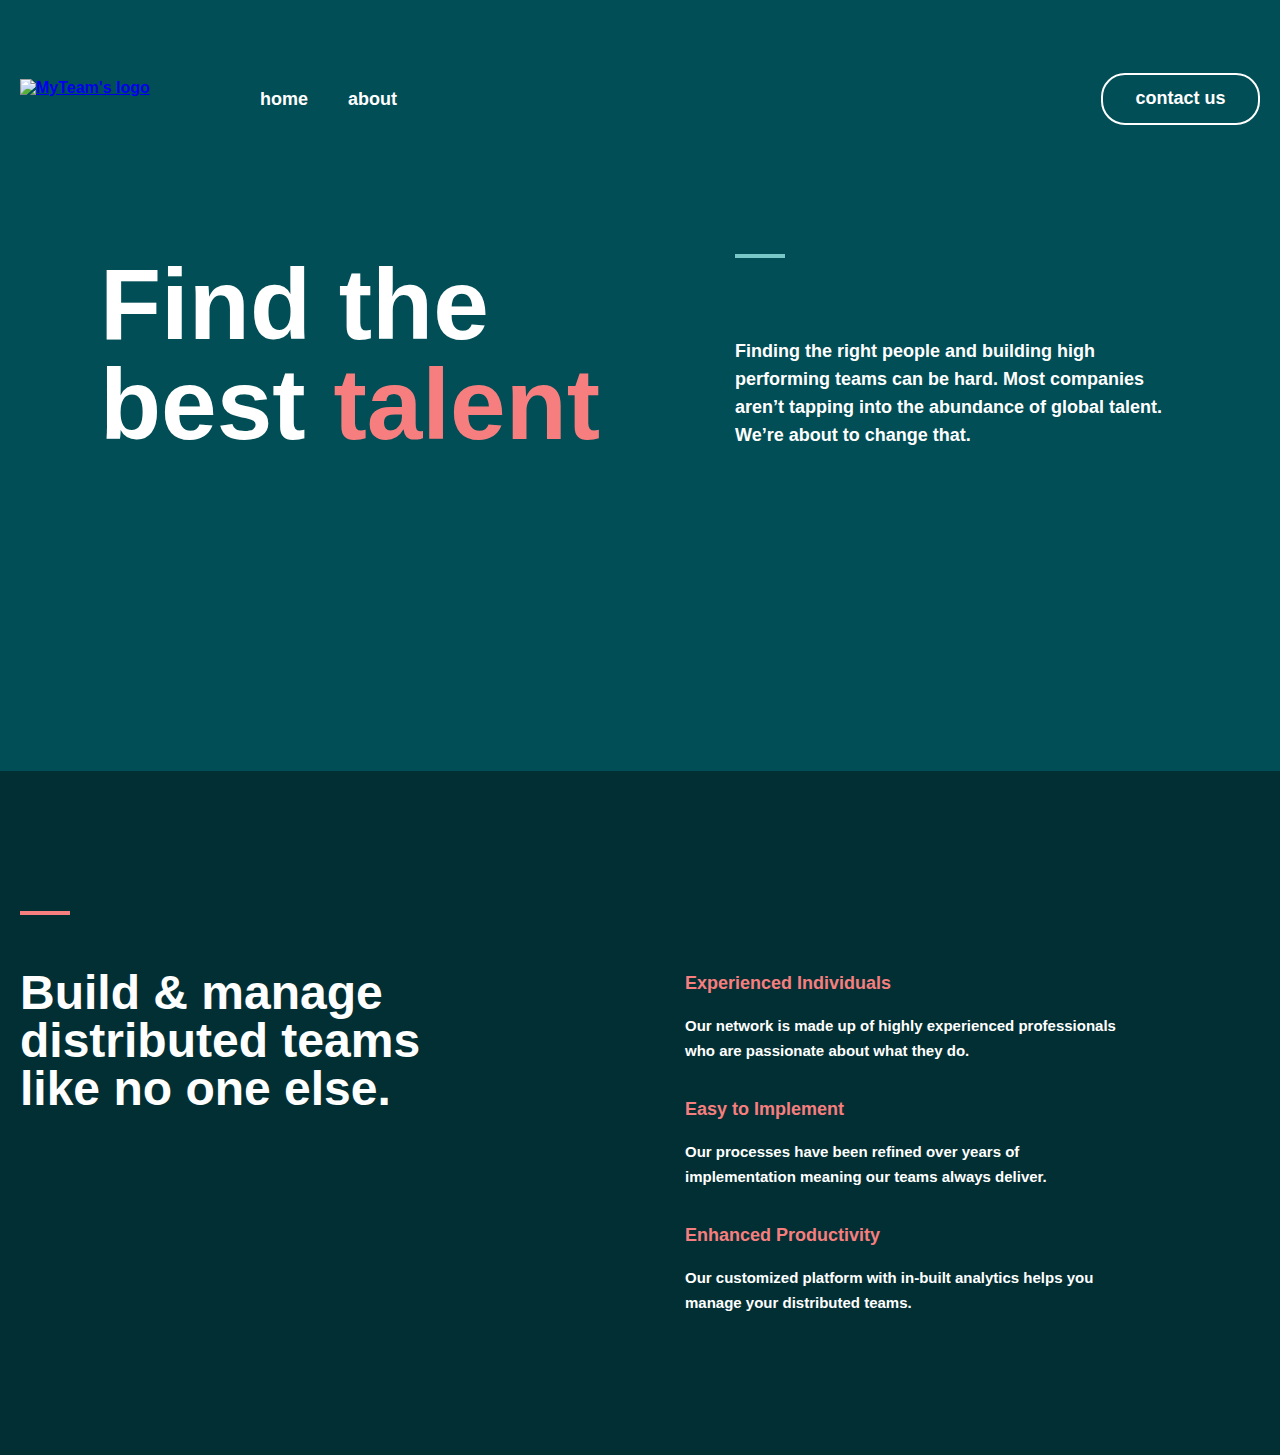
==== index.html @ 6fb270d4 "Services section completed." ====
<!DOCTYPE html>
<html lang="en">
<head>
    <meta charset="UTF-8">
    <meta http-equiv="X-UA-Compatible" content="IE=edge">
    <meta name="viewport" content="width=device-width, initial-scale=1.0">
    <title>MyTeam</title>
    <link rel="stylesheet" href="./css/main.css">
</head>
<body>
    <!-- SITE HEADER  -->
    <header class="site-header">
        <div class="container">
            <div class="site-header__wrapper">
                <a class="logo" href="./index.html">
                    <img class="logo__img" src="./images/svg/logo.svg" alt="MyTeam's logo">
                </a>
                <div class="site-header-inner-wrapper js-header-inner">
                    <button class="site-header__close-btn js-close-btn" type="button"></button>
                    <nav class="site-header__nav">
                        <ul class="site-header__list">
                            <li class="site-header__item">
                                <a class="site-header__link" href="./index.html">
                                    home
                                </a>
                            </li>
                            <li class="site-header__item">
                                <a class="site-header__link" href="#">
                                    about
                                </a>
                            </li>
                        </ul>
                    </nav>
                    <a class="site-header__contact-link" href="#">
                        contact us
                    </a>
                </div>
                <button class="site-header__bar-btn js-bar-btn" type="button"></button>
            </div>
        </div>
    </header>
    <!-- SITE HEADER ENDS  -->
    <!-- SITE MAIN  -->
    <main class="site-main">
        <section class="hero">
            <div class="container">
                <div class="hero__wrapper">
                    <div class="hero__title-wrapper">
                        <h1 class="hero__title" title="Find the best talent">
                            Find the <br> best <span class="hero__title-stage">talent</span>
                        </h1>
                    </div>
                    <div class="hero__desc-wrapper">
                        <p class="hero__desc" title="Finding the right people and building high performing 
                        teams can be hard. Most companies aren’t tapping into the abundance of global talent. 
                        We’re about to change that.">
                            Finding the right people and building high performing teams can be hard. Most companies aren’t 
                            tapping into the abundance of global talent. We’re about to change that.
                        </p>
                    </div>
                </div>
            </div>
        </section>
        <section class="services">
            <div class="container">
                <div class="services__wrapper">
                    <div class="services__details-wrapper">
                        <h2 class="services__title" title="Build & manage distributed teams like no one else.">
                            Build & manage distributed teams like no one else.
                        </h2>
                    </div>
                    <ul class="services__list">
                        <li class="services__item">
                            <div class="services__item-wrapper">
                                <h3 class="services__item-title" title="Experienced Individuals">
                                    Experienced Individuals
                                </h3>
                                <p class="services__item-desc" title="Our network is made up of highly experienced professionals who are passionate about what they do.">
                                    Our network is made up of highly experienced professionals who are passionate about what they do.
                                </p>
                            </div>
                        </li>
                        <li class="services__item">
                            <div class="services__item-wrapper">
                                <h3 class="services__item-title" title="Easy to Implement">
                                    Easy to Implement
                                </h3>
                                <p class="services__item-desc" title="Our processes have been refined over years of implementation meaning our teams always deliver.">
                                    Our processes have been refined over years of implementation meaning our teams always deliver.
                                </p>
                            </div>
                        </li>
                        <li class="services__item">
                            <div class="services__item-wrapper">
                                <h3 class="services__item-title" title="Enhanced Productivity">
                                    Enhanced Productivity
                                </h3>
                                <p class="services__item-desc" title="Our customized platform with in-built analytics helps you manage your distributed teams.">
                                    Our customized platform with in-built analytics helps you manage your distributed teams.
                                </p>
                            </div>
                        </li>
                    </ul>
                </div>
            </div>
        </section>
    </main>
    <!-- SITE MAIN ENDS  -->
    <!-- SITE FOOTER  -->
    <footer class="site-footer">

    </footer>
    <!-- SITE FOOTER ENDS -->
    <script src="./js/app.js"></script>
</body>
</html>
---- css/main.css ----
/*! normalize.css v8.0.1 | MIT License | github.com/necolas/normalize.css */
/* Document
   ========================================================================== */
/**
 * 1. Correct the line height in all browsers.
 * 2. Prevent adjustments of font size after orientation changes in iOS.
 */
html {
  line-height: 1.15; /* 1 */
  -webkit-text-size-adjust: 100%; /* 2 */
}

/* Sections
   ========================================================================== */
/**
 * Remove the margin in all browsers.
 */
body {
  margin: 0;
}

/**
 * Render the `main` element consistently in IE.
 */
main {
  display: block;
}

/**
 * Correct the font size and margin on `h1` elements within `section` and
 * `article` contexts in Chrome, Firefox, and Safari.
 */
h1 {
  font-size: 2em;
  margin: 0.67em 0;
}

/* Grouping content
   ========================================================================== */
/**
 * 1. Add the correct box sizing in Firefox.
 * 2. Show the overflow in Edge and IE.
 */
hr {
  -webkit-box-sizing: content-box;
          box-sizing: content-box; /* 1 */
  height: 0; /* 1 */
  overflow: visible; /* 2 */
}

/**
 * 1. Correct the inheritance and scaling of font size in all browsers.
 * 2. Correct the odd `em` font sizing in all browsers.
 */
pre {
  font-family: monospace, monospace; /* 1 */
  font-size: 1em; /* 2 */
}

/* Text-level semantics
   ========================================================================== */
/**
 * Remove the gray background on active links in IE 10.
 */
a {
  background-color: transparent;
}

/**
 * 1. Remove the bottom border in Chrome 57-
 * 2. Add the correct text decoration in Chrome, Edge, IE, Opera, and Safari.
 */
abbr[title] {
  border-bottom: none; /* 1 */
  text-decoration: underline; /* 2 */
  -webkit-text-decoration: underline dotted;
          text-decoration: underline dotted; /* 2 */
}

/**
 * Add the correct font weight in Chrome, Edge, and Safari.
 */
b,
strong {
  font-weight: bolder;
}

/**
 * 1. Correct the inheritance and scaling of font size in all browsers.
 * 2. Correct the odd `em` font sizing in all browsers.
 */
code,
kbd,
samp {
  font-family: monospace, monospace; /* 1 */
  font-size: 1em; /* 2 */
}

/**
 * Add the correct font size in all browsers.
 */
small {
  font-size: 80%;
}

/**
 * Prevent `sub` and `sup` elements from affecting the line height in
 * all browsers.
 */
sub,
sup {
  font-size: 75%;
  line-height: 0;
  position: relative;
  vertical-align: baseline;
}

sub {
  bottom: -0.25em;
}

sup {
  top: -0.5em;
}

/* Embedded content
   ========================================================================== */
/**
 * Remove the border on images inside links in IE 10.
 */
img {
  border-style: none;
}

/* Forms
   ========================================================================== */
/**
 * 1. Change the font styles in all browsers.
 * 2. Remove the margin in Firefox and Safari.
 */
button,
input,
optgroup,
select,
textarea {
  font-family: inherit; /* 1 */
  font-size: 100%; /* 1 */
  line-height: 1.15; /* 1 */
  margin: 0; /* 2 */
}

/**
 * Show the overflow in IE.
 * 1. Show the overflow in Edge.
 */
button,
input { /* 1 */
  overflow: visible;
}

/**
 * Remove the inheritance of text transform in Edge, Firefox, and IE.
 * 1. Remove the inheritance of text transform in Firefox.
 */
button,
select { /* 1 */
  text-transform: none;
}

/**
 * Correct the inability to style clickable types in iOS and Safari.
 */
button,
[type=button],
[type=reset],
[type=submit] {
  -webkit-appearance: button;
}

/**
 * Remove the inner border and padding in Firefox.
 */
button::-moz-focus-inner,
[type=button]::-moz-focus-inner,
[type=reset]::-moz-focus-inner,
[type=submit]::-moz-focus-inner {
  border-style: none;
  padding: 0;
}

/**
 * Restore the focus styles unset by the previous rule.
 */
button:-moz-focusring,
[type=button]:-moz-focusring,
[type=reset]:-moz-focusring,
[type=submit]:-moz-focusring {
  outline: 1px dotted ButtonText;
}

/**
 * Correct the padding in Firefox.
 */
fieldset {
  padding: 0.35em 0.75em 0.625em;
}

/**
 * 1. Correct the text wrapping in Edge and IE.
 * 2. Correct the color inheritance from `fieldset` elements in IE.
 * 3. Remove the padding so developers are not caught out when they zero out
 *    `fieldset` elements in all browsers.
 */
legend {
  -webkit-box-sizing: border-box;
          box-sizing: border-box; /* 1 */
  color: inherit; /* 2 */
  display: table; /* 1 */
  max-width: 100%; /* 1 */
  padding: 0; /* 3 */
  white-space: normal; /* 1 */
}

/**
 * Add the correct vertical alignment in Chrome, Firefox, and Opera.
 */
progress {
  vertical-align: baseline;
}

/**
 * Remove the default vertical scrollbar in IE 10+.
 */
textarea {
  overflow: auto;
}

/**
 * 1. Add the correct box sizing in IE 10.
 * 2. Remove the padding in IE 10.
 */
[type=checkbox],
[type=radio] {
  -webkit-box-sizing: border-box;
          box-sizing: border-box; /* 1 */
  padding: 0; /* 2 */
}

/**
 * Correct the cursor style of increment and decrement buttons in Chrome.
 */
[type=number]::-webkit-inner-spin-button,
[type=number]::-webkit-outer-spin-button {
  height: auto;
}

/**
 * 1. Correct the odd appearance in Chrome and Safari.
 * 2. Correct the outline style in Safari.
 */
[type=search] {
  -webkit-appearance: textfield; /* 1 */
  outline-offset: -2px; /* 2 */
}

/**
 * Remove the inner padding in Chrome and Safari on macOS.
 */
[type=search]::-webkit-search-decoration {
  -webkit-appearance: none;
}

/**
 * 1. Correct the inability to style clickable types in iOS and Safari.
 * 2. Change font properties to `inherit` in Safari.
 */
::-webkit-file-upload-button {
  -webkit-appearance: button; /* 1 */
  font: inherit; /* 2 */
}

/* Interactive
   ========================================================================== */
/*
 * Add the correct display in Edge, IE 10+, and Firefox.
 */
details {
  display: block;
}

/*
 * Add the correct display in all browsers.
 */
summary {
  display: list-item;
}

/* Misc
   ========================================================================== */
/**
 * Add the correct display in IE 10+.
 */
template {
  display: none;
}

/**
 * Add the correct display in IE 10.
 */
[hidden] {
  display: none;
}

/*Main font family */
@font-face {
  font-family: "Livvic";
  font-weight: 400;
  font-display: swap;
  src: url("../fonts/regular.woff2") format("woff2"), url("../fonts/regular.woff") format("woff");
}
@font-face {
  font-family: "Livvic";
  font-weight: 500;
  font-style: italic;
  font-display: swap;
  src: url("../fonts/medium_italic.woff2") format("woff2"), url("../fonts/medium_italic.woff") format("woff");
}
@font-face {
  font-family: "Livvic";
  font-weight: 600;
  font-display: swap;
  src: url("../fonts/semibold.woff2") format("woff2"), url("../fonts/semibold.woff") format("woff");
}
@font-face {
  font-family: "Livvic";
  font-weight: 700;
  font-display: swap;
  src: url("../fonts/bold.woff2") format("woff2"), url("../fonts/bold.woff") format("woff");
}
:root {
  --main-midnight-green-color: #014e56;
  --main-light-coral-color: #f67e7e;
  --main-rapture-blue-color: #79c8c7;
  --main-police-blue-color: #2c6269;
  --main-deep-jungle-green-color: #004047;
  --main-sacramento-green-color: #012f34;
  --main-dark-green-color: #002529;
  --main-white-color: #fff;
  --main-black-color: #000;
}

/*Html value for sticky footer*/
html {
  height: 100%;
  margin: 0;
}

/*Box element property*/
*,
*::before,
*::after {
  -webkit-box-sizing: border-box;
          box-sizing: border-box;
  scroll-behavior: smooth;
}

/*Defauly body properties*/
body {
  display: -webkit-box;
  display: -ms-flexbox;
  display: flex;
  height: 100%;
  -webkit-box-orient: vertical;
  -webkit-box-direction: normal;
      -ms-flex-direction: column;
          flex-direction: column;
  margin: 0;
  font-family: "Livvic", Arial, sans-serif;
  font-weight: 600;
  background-color: var(--main-midnight-green-color);
  overflow-x: hidden;
}

/*Default image properties*/
img {
  display: block;
  height: auto;
}

.site-main {
  -webkit-box-flex: 1;
      -ms-flex-positive: 1;
          flex-grow: 1;
}

/*Visually hidden class */
.visually-hidden {
  position: absolute;
  width: 1px;
  height: 1px;
  margin: -1px;
  padding: 0;
  overflow: hidden;
  border: none;
}

/*Platform container */
.container {
  max-width: 1280px;
  width: 100%;
  margin: 0 auto;
  padding: 0 20px;
}

.site-header__link {
  -webkit-transition: color 0.4s ease;
  transition: color 0.4s ease;
}
.site-header__link:hover {
  color: var(--main-light-coral-color);
}

.site-header__contact-link {
  -webkit-transition: background-color 0.4s ease, color 0.4s ease;
  transition: background-color 0.4s ease, color 0.4s ease;
}
.site-header__contact-link:hover {
  background-color: var(--main-white-color);
  color: var(--main-black-color);
}

@media only screen and (max-width: 355px) {
  .container {
    padding: 0 18px;
  }
  .site-header {
    padding-top: 48px;
    padding-bottom: 80px;
  }
  .site-header__wrapper {
    display: -webkit-box;
    display: -ms-flexbox;
    display: flex;
    -webkit-box-orient: horizontal;
    -webkit-box-direction: normal;
        -ms-flex-direction: row;
            flex-direction: row;
    -webkit-box-align: center;
        -ms-flex-align: center;
            align-items: center;
    -webkit-box-pack: justify;
        -ms-flex-pack: justify;
            justify-content: space-between;
  }
  .logo__img {
    width: 128px;
    height: 32px;
  }
  .site-header__bar-btn {
    width: 20px;
    height: 17px;
    padding: 0;
    background: url("../images/svg/bar.svg") no-repeat center;
    background-size: 20px 17px;
    border: none;
    background-color: transparent;
    cursor: pointer;
  }
  .site-header-inner-wrapper {
    position: absolute;
    top: 0;
    right: -150vw;
    display: -webkit-box;
    display: -ms-flexbox;
    display: flex;
    -webkit-box-orient: vertical;
    -webkit-box-direction: normal;
        -ms-flex-direction: column;
            flex-direction: column;
    -webkit-box-align: start;
        -ms-flex-align: start;
            align-items: start;
    -webkit-box-pack: start;
        -ms-flex-pack: start;
            justify-content: start;
    max-width: 255px;
    width: 100%;
    min-height: 100vh;
    padding: 56px 25px 0 48px;
    background: var(--main-police-blue-color) url("../images/svg/tabletbg.svg") no-repeat calc(50% + 130px) bottom;
    -webkit-transition: right 0.4s ease;
    transition: right 0.4s ease;
  }
  .site-header__close-btn {
    -ms-flex-item-align: end;
        align-self: flex-end;
    width: 18px;
    height: 17px;
    margin-bottom: 39px;
    padding: 0;
    background: url("../images/svg/close.svg") no-repeat center;
    background-size: 18px 17px;
    border: none;
    background-color: transparent;
    cursor: pointer;
  }
  .site-header__nav {
    margin-bottom: 36px;
  }
  .site-header__list {
    display: -webkit-box;
    display: -ms-flexbox;
    display: flex;
    -webkit-box-orient: vertical;
    -webkit-box-direction: normal;
        -ms-flex-direction: column;
            flex-direction: column;
    -webkit-box-align: start;
        -ms-flex-align: start;
            align-items: start;
    -webkit-box-pack: center;
        -ms-flex-pack: center;
            justify-content: center;
    margin-top: 0;
    margin-bottom: 0;
    padding-left: 0;
    list-style: none;
  }
  .site-header__item:not(:last-child) {
    margin-bottom: 24px;
  }
  .site-header__link {
    font-family: inherit;
    font-weight: inherit;
    font-size: 18px;
    line-height: 28px;
    text-align: start;
    color: var(--main-white-color);
    text-decoration: none;
  }
  .site-header__contact-link {
    min-width: 159px;
    padding: 9px 9px 11px;
    font-family: inherit;
    font-weight: inherit;
    font-size: 18px;
    line-height: 28px;
    text-align: center;
    color: var(--main-white-color);
    border-radius: 24px;
    border: 2px solid var(--main-white-color);
    text-decoration: none;
  }
  .move-nav {
    right: 0;
  }
}
@media only screen and (min-width: 355px) and (max-width: 500px) {
  .container {
    padding: 0 24px;
  }
  .site-header {
    padding-top: 48px;
    padding-bottom: 80px;
  }
  .site-header__wrapper {
    display: -webkit-box;
    display: -ms-flexbox;
    display: flex;
    -webkit-box-orient: horizontal;
    -webkit-box-direction: normal;
        -ms-flex-direction: row;
            flex-direction: row;
    -webkit-box-align: center;
        -ms-flex-align: center;
            align-items: center;
    -webkit-box-pack: justify;
        -ms-flex-pack: justify;
            justify-content: space-between;
  }
  .logo__img {
    width: 128px;
    height: 32px;
  }
  .site-header__bar-btn {
    width: 20px;
    height: 17px;
    padding: 0;
    background: url("../images/svg/bar.svg") no-repeat center;
    background-size: 20px 17px;
    border: none;
    background-color: transparent;
    cursor: pointer;
  }
  .site-header-inner-wrapper {
    position: absolute;
    top: 0;
    right: -100vw;
    display: -webkit-box;
    display: -ms-flexbox;
    display: flex;
    -webkit-box-orient: vertical;
    -webkit-box-direction: normal;
        -ms-flex-direction: column;
            flex-direction: column;
    -webkit-box-align: start;
        -ms-flex-align: start;
            align-items: start;
    -webkit-box-pack: start;
        -ms-flex-pack: start;
            justify-content: start;
    max-width: 255px;
    width: 100%;
    min-height: 100vh;
    padding: 56px 25px 0 48px;
    background: var(--main-police-blue-color) url("../images/svg/tabletbg.svg") no-repeat calc(50% + 130px) bottom;
    -webkit-transition: right 0.4s ease;
    transition: right 0.4s ease;
  }
  .site-header__close-btn {
    -ms-flex-item-align: end;
        align-self: flex-end;
    width: 18px;
    height: 17px;
    margin-bottom: 39px;
    padding: 0;
    background: url("../images/svg/close.svg") no-repeat center;
    background-size: 18px 17px;
    border: none;
    background-color: transparent;
    cursor: pointer;
  }
  .site-header__nav {
    margin-bottom: 36px;
  }
  .site-header__list {
    display: -webkit-box;
    display: -ms-flexbox;
    display: flex;
    -webkit-box-orient: vertical;
    -webkit-box-direction: normal;
        -ms-flex-direction: column;
            flex-direction: column;
    -webkit-box-align: start;
        -ms-flex-align: start;
            align-items: start;
    -webkit-box-pack: center;
        -ms-flex-pack: center;
            justify-content: center;
    margin-top: 0;
    margin-bottom: 0;
    padding-left: 0;
    list-style: none;
  }
  .site-header__item:not(:last-child) {
    margin-bottom: 24px;
  }
  .site-header__link {
    font-family: inherit;
    font-weight: inherit;
    font-size: 18px;
    line-height: 28px;
    text-align: start;
    color: var(--main-white-color);
    text-decoration: none;
  }
  .site-header__contact-link {
    min-width: 159px;
    padding: 9px 9px 11px;
    font-family: inherit;
    font-weight: inherit;
    font-size: 18px;
    line-height: 28px;
    text-align: center;
    color: var(--main-white-color);
    border-radius: 24px;
    border: 2px solid var(--main-white-color);
    text-decoration: none;
  }
  .move-nav {
    right: 0;
  }
}
@media only screen and (min-width: 500px) and (max-width: 1024px) {
  .site-header {
    padding-top: 64px;
    padding-bottom: 112px;
  }
  .site-header__wrapper {
    display: -webkit-box;
    display: -ms-flexbox;
    display: flex;
    -webkit-box-orient: horizontal;
    -webkit-box-direction: normal;
        -ms-flex-direction: row;
            flex-direction: row;
    -webkit-box-align: center;
        -ms-flex-align: center;
            align-items: center;
    -webkit-box-pack: start;
        -ms-flex-pack: start;
            justify-content: start;
  }
  .logo {
    margin-right: 48px;
  }
  .logo__img {
    width: 128px;
    height: 32px;
  }
  .site-header__bar-btn {
    display: none;
  }
  .site-header-inner-wrapper {
    display: -webkit-box;
    display: -ms-flexbox;
    display: flex;
    -webkit-box-orient: horizontal;
    -webkit-box-direction: normal;
        -ms-flex-direction: row;
            flex-direction: row;
    -webkit-box-align: center;
        -ms-flex-align: center;
            align-items: center;
    -webkit-box-pack: justify;
        -ms-flex-pack: justify;
            justify-content: space-between;
    width: 100%;
  }
  .site-header__close-btn {
    display: none;
  }
  .site-header__list {
    display: -webkit-box;
    display: -ms-flexbox;
    display: flex;
    -webkit-box-orient: horizontal;
    -webkit-box-direction: normal;
        -ms-flex-direction: row;
            flex-direction: row;
    -webkit-box-align: center;
        -ms-flex-align: center;
            align-items: center;
    -webkit-box-pack: start;
        -ms-flex-pack: start;
            justify-content: start;
    margin-top: 0;
    margin-bottom: 0;
    padding-left: 0;
    list-style: none;
  }
  .site-header__item:not(:last-child) {
    margin-right: 40px;
  }
  .site-header__link {
    font-family: inherit;
    font-weight: inherit;
    font-size: 18px;
    line-height: 28px;
    text-align: start;
    color: var(--main-white-color);
    text-decoration: none;
  }
  .site-header__contact-link {
    min-width: 159px;
    padding: 9px 9px 11px;
    font-family: inherit;
    font-weight: inherit;
    font-size: 18px;
    line-height: 28px;
    text-align: center;
    color: var(--main-white-color);
    border-radius: 24px;
    border: 2px solid var(--main-white-color);
    text-decoration: none;
  }
  .move-nav {
    right: 0;
  }
}
@media only screen and (min-width: 1024px) {
  .site-header {
    padding-top: 73px;
    padding-bottom: 129px;
  }
  .site-header__wrapper {
    display: -webkit-box;
    display: -ms-flexbox;
    display: flex;
    -webkit-box-orient: horizontal;
    -webkit-box-direction: normal;
        -ms-flex-direction: row;
            flex-direction: row;
    -webkit-box-align: center;
        -ms-flex-align: center;
            align-items: center;
    -webkit-box-pack: start;
        -ms-flex-pack: start;
            justify-content: start;
  }
  .logo {
    margin-right: 80px;
  }
  .logo__img {
    width: 160px;
    height: 40px;
  }
  .site-header__bar-btn {
    display: none;
  }
  .site-header-inner-wrapper {
    display: -webkit-box;
    display: -ms-flexbox;
    display: flex;
    -webkit-box-orient: horizontal;
    -webkit-box-direction: normal;
        -ms-flex-direction: row;
            flex-direction: row;
    -webkit-box-align: center;
        -ms-flex-align: center;
            align-items: center;
    -webkit-box-pack: justify;
        -ms-flex-pack: justify;
            justify-content: space-between;
    width: 100%;
  }
  .site-header__close-btn {
    display: none;
  }
  .site-header__list {
    display: -webkit-box;
    display: -ms-flexbox;
    display: flex;
    -webkit-box-orient: horizontal;
    -webkit-box-direction: normal;
        -ms-flex-direction: row;
            flex-direction: row;
    -webkit-box-align: center;
        -ms-flex-align: center;
            align-items: center;
    -webkit-box-pack: start;
        -ms-flex-pack: start;
            justify-content: start;
    margin-top: 0;
    margin-bottom: 0;
    padding-left: 0;
    list-style: none;
  }
  .site-header__item:not(:last-child) {
    margin-right: 40px;
  }
  .site-header__link {
    font-family: inherit;
    font-weight: inherit;
    font-size: 18px;
    line-height: 28px;
    text-align: start;
    color: var(--main-white-color);
    text-decoration: none;
  }
  .site-header__contact-link {
    min-width: 159px;
    padding: 9px 9px 11px;
    font-family: inherit;
    font-weight: inherit;
    font-size: 18px;
    line-height: 28px;
    text-align: center;
    color: var(--main-white-color);
    border-radius: 24px;
    border: 2px solid var(--main-white-color);
    text-decoration: none;
  }
  .move-nav {
    right: 0;
  }
}
@media only screen and (max-width: 355px) {
  .hero {
    padding-bottom: 197px;
    background: url("../images/svg/herorightbg.svg") no-repeat calc(50% + 19px) calc(50% + 205px);
  }
  .hero__wrapper {
    display: -webkit-box;
    display: -ms-flexbox;
    display: flex;
    -webkit-box-orient: vertical;
    -webkit-box-direction: normal;
        -ms-flex-direction: column;
            flex-direction: column;
    -webkit-box-align: center;
        -ms-flex-align: center;
            align-items: center;
    -webkit-box-pack: center;
        -ms-flex-pack: center;
            justify-content: center;
  }
  .hero__title {
    margin-top: 0;
    margin-bottom: 16px;
    font-family: inherit;
    font-weight: 700;
    font-size: 32px;
    line-height: 32px;
    text-align: center;
    color: var(--main-white-color);
  }
  .hero__title-stage {
    color: var(--main-light-coral-color);
  }
  .hero__desc {
    margin-top: 0;
    margin-bottom: 0;
    font-family: inherit;
    font-weight: inherit;
    font-size: 14px;
    line-height: 28px;
    text-align: center;
    color: var(--main-white-color);
  }
}
@media only screen and (min-width: 355px) and (max-width: 500px) {
  .hero {
    padding-bottom: 197px;
    background: url("../images/svg/herorightbg.svg") no-repeat calc(50% + 19px) calc(50% + 205px);
  }
  .hero__wrapper {
    display: -webkit-box;
    display: -ms-flexbox;
    display: flex;
    -webkit-box-orient: vertical;
    -webkit-box-direction: normal;
        -ms-flex-direction: column;
            flex-direction: column;
    -webkit-box-align: center;
        -ms-flex-align: center;
            align-items: center;
    -webkit-box-pack: center;
        -ms-flex-pack: center;
            justify-content: center;
  }
  .hero__title-wrapper {
    max-width: 327px;
    width: 100%;
  }
  .hero__title {
    margin-top: 0;
    margin-bottom: 16px;
    font-family: inherit;
    font-weight: 700;
    font-size: 40px;
    line-height: 40px;
    text-align: center;
    color: var(--main-white-color);
  }
  .hero__title-stage {
    color: var(--main-light-coral-color);
  }
  .hero__desc-wrapper {
    max-width: 327px;
    width: 100%;
  }
  .hero__desc {
    margin-top: 0;
    margin-bottom: 0;
    font-family: inherit;
    font-weight: inherit;
    font-size: 15px;
    line-height: 28px;
    text-align: center;
    color: var(--main-white-color);
  }
}
@media only screen and (min-width: 500px) and (max-width: 1024px) {
  .hero {
    padding-bottom: 197px;
    background: url("../images/svg/herorightbg.svg") no-repeat center calc(50% + 205px);
  }
  .hero__wrapper {
    display: -webkit-box;
    display: -ms-flexbox;
    display: flex;
    -webkit-box-orient: vertical;
    -webkit-box-direction: normal;
        -ms-flex-direction: column;
            flex-direction: column;
    -webkit-box-align: center;
        -ms-flex-align: center;
            align-items: center;
    -webkit-box-pack: center;
        -ms-flex-pack: center;
            justify-content: center;
  }
  .hero__title-wrapper {
    max-width: 457px;
    width: 100%;
  }
  .hero__title {
    margin-top: 0;
    margin-bottom: 24px;
    font-family: inherit;
    font-weight: 700;
    font-size: 64px;
    line-height: 56px;
    text-align: center;
    color: var(--main-white-color);
  }
  .hero__title-stage {
    color: var(--main-light-coral-color);
  }
  .hero__desc-wrapper {
    max-width: 457px;
    width: 100%;
  }
  .hero__desc {
    margin-top: 0;
    margin-bottom: 0;
    font-family: inherit;
    font-weight: inherit;
    font-size: 15px;
    line-height: 28px;
    text-align: center;
    color: var(--main-white-color);
  }
}
@media only screen and (min-width: 1024px) {
  .hero {
    padding-bottom: 250px;
    background: url("../images/svg/heroleftbg.svg") no-repeat calc(50% - 760px) calc(50% - 158px), url("../images/svg/herorightbg.svg") no-repeat calc(50% + 390px) calc(50% + 250px);
  }
  .hero__wrapper {
    display: -webkit-box;
    display: -ms-flexbox;
    display: flex;
    -webkit-box-orient: horizontal;
    -webkit-box-direction: normal;
        -ms-flex-direction: row;
            flex-direction: row;
    -webkit-box-align: start;
        -ms-flex-align: start;
            align-items: start;
    -webkit-box-pack: center;
        -ms-flex-pack: center;
            justify-content: center;
  }
  .hero__title-wrapper {
    max-width: 635px;
    width: 100%;
  }
  .hero__title {
    margin-top: 0;
    margin-right: 30px;
    font-family: inherit;
    font-weight: 700;
    font-size: 100px;
    line-height: 100px;
    text-align: start;
    color: var(--main-white-color);
  }
  .hero__title-stage {
    color: var(--main-light-coral-color);
  }
  .hero__desc-wrapper {
    max-width: 445px;
    width: 100%;
  }
  .hero__desc {
    display: -webkit-box;
    display: -ms-flexbox;
    display: flex;
    -webkit-box-orient: vertical;
    -webkit-box-direction: normal;
        -ms-flex-direction: column;
            flex-direction: column;
    -webkit-box-align: start;
        -ms-flex-align: start;
            align-items: start;
    -webkit-box-pack: center;
        -ms-flex-pack: center;
            justify-content: center;
    margin-top: 0;
    margin-bottom: 0;
    font-family: inherit;
    font-weight: inherit;
    font-size: 18px;
    line-height: 28px;
    text-align: start;
    color: var(--main-white-color);
  }
  .hero__desc::before {
    width: 50px;
    height: 4px;
    margin-bottom: 79px;
    background-color: var(--main-rapture-blue-color);
    content: "";
  }
}
@media only screen and (max-width: 355px) {
  .services {
    padding-top: 64px;
    padding-bottom: 64px;
    background: var(--main-sacramento-green-color) url("../images/svg/servicesbg.svg") no-repeat calc(50% + 210px) top;
  }
  .services__wrapper {
    display: -webkit-box;
    display: -ms-flexbox;
    display: flex;
    -webkit-box-orient: vertical;
    -webkit-box-direction: normal;
        -ms-flex-direction: column;
            flex-direction: column;
    -webkit-box-align: start;
        -ms-flex-align: start;
            align-items: start;
    -webkit-box-pack: center;
        -ms-flex-pack: center;
            justify-content: center;
  }
  .services__details-wrapper {
    max-width: 240px;
    width: 100%;
    margin-bottom: 56px;
  }
  .services__title {
    display: -webkit-box;
    display: -ms-flexbox;
    display: flex;
    -webkit-box-orient: vertical;
    -webkit-box-direction: normal;
        -ms-flex-direction: column;
            flex-direction: column;
    -webkit-box-align: start;
        -ms-flex-align: start;
            align-items: start;
    -webkit-box-pack: center;
        -ms-flex-pack: center;
            justify-content: center;
    margin-top: 0;
    margin-bottom: 0;
    font-family: inherit;
    font-weight: 700;
    font-size: 24px;
    line-height: 32px;
    text-align: start;
    color: var(--main-white-color);
  }
  .services__title::before {
    width: 50px;
    height: 4px;
    margin-bottom: 32px;
    background-color: var(--main-light-coral-color);
    content: "";
  }
  .services__list {
    -ms-flex-item-align: center;
        align-self: center;
    display: -webkit-box;
    display: -ms-flexbox;
    display: flex;
    -webkit-box-orient: vertical;
    -webkit-box-direction: normal;
        -ms-flex-direction: column;
            flex-direction: column;
    -webkit-box-align: center;
        -ms-flex-align: center;
            align-items: center;
    -webkit-box-pack: center;
        -ms-flex-pack: center;
            justify-content: center;
    margin-top: 0;
    margin-bottom: 0;
    padding-left: 0;
    list-style: none;
  }
  .services__item {
    display: -webkit-box;
    display: -ms-flexbox;
    display: flex;
    -webkit-box-orient: vertical;
    -webkit-box-direction: normal;
        -ms-flex-direction: column;
            flex-direction: column;
    -webkit-box-align: center;
        -ms-flex-align: center;
            align-items: center;
    -webkit-box-pack: center;
        -ms-flex-pack: center;
            justify-content: center;
    max-width: 327px;
    width: 100%;
  }
  .services__item::before {
    width: 72px;
    height: 72px;
    margin-bottom: 16px;
    background-position: center;
    background-repeat: no-repeat;
    content: "";
  }
  .services__item-wrapper {
    display: -webkit-box;
    display: -ms-flexbox;
    display: flex;
    -webkit-box-orient: vertical;
    -webkit-box-direction: normal;
        -ms-flex-direction: column;
            flex-direction: column;
    -webkit-box-align: center;
        -ms-flex-align: center;
            align-items: center;
    -webkit-box-pack: center;
        -ms-flex-pack: center;
            justify-content: center;
  }
  .services__item:first-child::before {
    background-image: url("../images/svg/expert_person.svg");
  }
  .services__item:nth-child(2)::before {
    background-image: url("../images/svg/settings.svg");
  }
  .services__item:nth-child(3)::before {
    background-image: url("../images/svg/bars.svg");
  }
  .services__item:not(:last-child) {
    margin-bottom: 48px;
  }
  .services__item-title {
    margin-top: 0;
    margin-bottom: 8px;
    font-family: inherit;
    font-weight: 700;
    font-size: 16px;
    line-height: 28px;
    text-align: center;
    color: var(--main-light-coral-color);
  }
  .services__item-desc {
    margin-top: 0;
    margin-bottom: 0;
    font-family: inherit;
    font-weight: 600;
    font-size: 14px;
    line-height: 25px;
    text-align: center;
    color: var(--main-white-color);
  }
}
@media only screen and (min-width: 355px) and (max-width: 500px) {
  .services {
    padding-top: 64px;
    padding-bottom: 64px;
    background: var(--main-sacramento-green-color) url("../images/svg/servicesbg.svg") no-repeat calc(50% + 210px) top;
  }
  .services__wrapper {
    display: -webkit-box;
    display: -ms-flexbox;
    display: flex;
    -webkit-box-orient: vertical;
    -webkit-box-direction: normal;
        -ms-flex-direction: column;
            flex-direction: column;
    -webkit-box-align: start;
        -ms-flex-align: start;
            align-items: start;
    -webkit-box-pack: center;
        -ms-flex-pack: center;
            justify-content: center;
  }
  .services__details-wrapper {
    max-width: 240px;
    width: 100%;
    margin-bottom: 56px;
  }
  .services__title {
    display: -webkit-box;
    display: -ms-flexbox;
    display: flex;
    -webkit-box-orient: vertical;
    -webkit-box-direction: normal;
        -ms-flex-direction: column;
            flex-direction: column;
    -webkit-box-align: start;
        -ms-flex-align: start;
            align-items: start;
    -webkit-box-pack: center;
        -ms-flex-pack: center;
            justify-content: center;
    margin-top: 0;
    margin-bottom: 0;
    font-family: inherit;
    font-weight: 700;
    font-size: 32px;
    line-height: 32px;
    text-align: start;
    color: var(--main-white-color);
  }
  .services__title::before {
    width: 50px;
    height: 4px;
    margin-bottom: 32px;
    background-color: var(--main-light-coral-color);
    content: "";
  }
  .services__list {
    -ms-flex-item-align: center;
        align-self: center;
    display: -webkit-box;
    display: -ms-flexbox;
    display: flex;
    -webkit-box-orient: vertical;
    -webkit-box-direction: normal;
        -ms-flex-direction: column;
            flex-direction: column;
    -webkit-box-align: center;
        -ms-flex-align: center;
            align-items: center;
    -webkit-box-pack: center;
        -ms-flex-pack: center;
            justify-content: center;
    margin-top: 0;
    margin-bottom: 0;
    padding-left: 0;
    list-style: none;
  }
  .services__item {
    display: -webkit-box;
    display: -ms-flexbox;
    display: flex;
    -webkit-box-orient: vertical;
    -webkit-box-direction: normal;
        -ms-flex-direction: column;
            flex-direction: column;
    -webkit-box-align: center;
        -ms-flex-align: center;
            align-items: center;
    -webkit-box-pack: center;
        -ms-flex-pack: center;
            justify-content: center;
    max-width: 327px;
    width: 100%;
  }
  .services__item::before {
    width: 72px;
    height: 72px;
    margin-bottom: 16px;
    background-position: center;
    background-repeat: no-repeat;
    content: "";
  }
  .services__item-wrapper {
    display: -webkit-box;
    display: -ms-flexbox;
    display: flex;
    -webkit-box-orient: vertical;
    -webkit-box-direction: normal;
        -ms-flex-direction: column;
            flex-direction: column;
    -webkit-box-align: center;
        -ms-flex-align: center;
            align-items: center;
    -webkit-box-pack: center;
        -ms-flex-pack: center;
            justify-content: center;
  }
  .services__item:first-child::before {
    background-image: url("../images/svg/expert_person.svg");
  }
  .services__item:nth-child(2)::before {
    background-image: url("../images/svg/settings.svg");
  }
  .services__item:nth-child(3)::before {
    background-image: url("../images/svg/bars.svg");
  }
  .services__item:not(:last-child) {
    margin-bottom: 48px;
  }
  .services__item-title {
    margin-top: 0;
    margin-bottom: 8px;
    font-family: inherit;
    font-weight: 700;
    font-size: 18px;
    line-height: 28px;
    text-align: center;
    color: var(--main-light-coral-color);
  }
  .services__item-desc {
    margin-top: 0;
    margin-bottom: 0;
    font-family: inherit;
    font-weight: 600;
    font-size: 15px;
    line-height: 25px;
    text-align: center;
    color: var(--main-white-color);
  }
}
@media only screen and (min-width: 500px) and (max-width: 1024px) {
  .services {
    padding-top: 100px;
    padding-bottom: 100px;
    padding-left: 58px;
    background: var(--main-sacramento-green-color) url("../images/svg/servicesbg.svg") no-repeat calc(50% + 387px) top;
  }
  .services__wrapper {
    display: -webkit-box;
    display: -ms-flexbox;
    display: flex;
    -webkit-box-orient: vertical;
    -webkit-box-direction: normal;
        -ms-flex-direction: column;
            flex-direction: column;
    -webkit-box-align: start;
        -ms-flex-align: start;
            align-items: start;
    -webkit-box-pack: start;
        -ms-flex-pack: start;
            justify-content: start;
  }
  .services__details-wrapper {
    max-width: 445px;
    width: 100%;
    margin-bottom: 64px;
  }
  .services__title {
    display: -webkit-box;
    display: -ms-flexbox;
    display: flex;
    -webkit-box-orient: vertical;
    -webkit-box-direction: normal;
        -ms-flex-direction: column;
            flex-direction: column;
    -webkit-box-align: start;
        -ms-flex-align: start;
            align-items: start;
    -webkit-box-pack: center;
        -ms-flex-pack: center;
            justify-content: center;
    margin-top: 0;
    margin-bottom: 0;
    font-family: inherit;
    font-weight: 700;
    font-size: 32px;
    line-height: 32px;
    text-align: start;
    color: var(--main-white-color);
  }
  .services__title::before {
    width: 50px;
    height: 4px;
    margin-bottom: 32px;
    background-color: var(--main-light-coral-color);
    content: "";
  }
  .services__list {
    -ms-flex-item-align: center;
        align-self: center;
    display: -webkit-box;
    display: -ms-flexbox;
    display: flex;
    -webkit-box-orient: vertical;
    -webkit-box-direction: normal;
        -ms-flex-direction: column;
            flex-direction: column;
    -webkit-box-align: start;
        -ms-flex-align: start;
            align-items: start;
    -webkit-box-pack: start;
        -ms-flex-pack: start;
            justify-content: start;
    width: 100%;
    margin-top: 0;
    margin-bottom: 0;
    padding-left: 0;
    list-style: none;
  }
  .services__item {
    display: -webkit-box;
    display: -ms-flexbox;
    display: flex;
    -webkit-box-orient: horizontal;
    -webkit-box-direction: normal;
        -ms-flex-direction: row;
            flex-direction: row;
    -webkit-box-align: start;
        -ms-flex-align: start;
            align-items: start;
    -webkit-box-pack: start;
        -ms-flex-pack: start;
            justify-content: start;
  }
  .services__item::before {
    width: 72px;
    height: 72px;
    margin-right: 23px;
    background-position: center;
    background-repeat: no-repeat;
    content: "";
  }
  .services__item-wrapper {
    display: -webkit-box;
    display: -ms-flexbox;
    display: flex;
    -webkit-box-orient: vertical;
    -webkit-box-direction: normal;
        -ms-flex-direction: column;
            flex-direction: column;
    -webkit-box-align: start;
        -ms-flex-align: start;
            align-items: start;
    -webkit-box-pack: start;
        -ms-flex-pack: start;
            justify-content: start;
    max-width: 478px;
    width: 100%;
  }
  .services__item:first-child::before {
    background-image: url("../images/svg/expert_person.svg");
  }
  .services__item:nth-child(2)::before {
    background-image: url("../images/svg/settings.svg");
  }
  .services__item:nth-child(3)::before {
    background-image: url("../images/svg/bars.svg");
  }
  .services__item:not(:last-child) {
    margin-bottom: 32px;
  }
  .services__item-title {
    margin-top: 0;
    margin-bottom: 16px;
    font-family: inherit;
    font-weight: 700;
    font-size: 18px;
    line-height: 28px;
    text-align: start;
    color: var(--main-light-coral-color);
  }
  .services__item-desc {
    margin-top: 0;
    margin-bottom: 0;
    font-family: inherit;
    font-weight: 600;
    font-size: 15px;
    line-height: 25px;
    text-align: start;
    color: var(--main-white-color);
  }
}
@media only screen and (min-width: 1024px) {
  .services {
    padding-top: 140px;
    padding-bottom: 140px;
    background: var(--main-sacramento-green-color) url("../images/svg/servicesbg.svg") no-repeat calc(50% + 720px) bottom;
  }
  .services__wrapper {
    display: -webkit-box;
    display: -ms-flexbox;
    display: flex;
    -webkit-box-orient: horizontal;
    -webkit-box-direction: normal;
        -ms-flex-direction: row;
            flex-direction: row;
    -webkit-box-align: start;
        -ms-flex-align: start;
            align-items: start;
    -webkit-box-pack: center;
        -ms-flex-pack: center;
            justify-content: center;
  }
  .services__details-wrapper {
    max-width: 445px;
    width: 100%;
    margin-right: 125px;
  }
  .services__title {
    display: -webkit-box;
    display: -ms-flexbox;
    display: flex;
    -webkit-box-orient: vertical;
    -webkit-box-direction: normal;
        -ms-flex-direction: column;
            flex-direction: column;
    -webkit-box-align: start;
        -ms-flex-align: start;
            align-items: start;
    -webkit-box-pack: center;
        -ms-flex-pack: center;
            justify-content: center;
    margin-top: 0;
    margin-bottom: 0;
    font-family: inherit;
    font-weight: 700;
    font-size: 48px;
    line-height: 48px;
    text-align: start;
    color: var(--main-white-color);
  }
  .services__title::before {
    width: 50px;
    height: 4px;
    margin-bottom: 54px;
    background-color: var(--main-light-coral-color);
    content: "";
  }
  .services__list {
    display: -webkit-box;
    display: -ms-flexbox;
    display: flex;
    -webkit-box-orient: vertical;
    -webkit-box-direction: normal;
        -ms-flex-direction: column;
            flex-direction: column;
    -webkit-box-align: start;
        -ms-flex-align: start;
            align-items: start;
    -webkit-box-pack: start;
        -ms-flex-pack: start;
            justify-content: start;
    width: 100%;
    padding-top: 58px;
    margin-top: 0;
    margin-bottom: 0;
    padding-left: 0;
    list-style: none;
  }
  .services__item {
    display: -webkit-box;
    display: -ms-flexbox;
    display: flex;
    -webkit-box-orient: horizontal;
    -webkit-box-direction: normal;
        -ms-flex-direction: row;
            flex-direction: row;
    -webkit-box-align: start;
        -ms-flex-align: start;
            align-items: start;
    -webkit-box-pack: start;
        -ms-flex-pack: start;
            justify-content: start;
  }
  .services__item::before {
    width: 72px;
    height: 72px;
    margin-right: 23px;
    background-position: center;
    background-repeat: no-repeat;
    content: "";
  }
  .services__item-wrapper {
    display: -webkit-box;
    display: -ms-flexbox;
    display: flex;
    -webkit-box-orient: vertical;
    -webkit-box-direction: normal;
        -ms-flex-direction: column;
            flex-direction: column;
    -webkit-box-align: start;
        -ms-flex-align: start;
            align-items: start;
    -webkit-box-pack: start;
        -ms-flex-pack: start;
            justify-content: start;
    max-width: 445px;
    width: 100%;
  }
  .services__item:first-child::before {
    background-image: url("../images/svg/expert_person.svg");
  }
  .services__item:nth-child(2)::before {
    background-image: url("../images/svg/settings.svg");
  }
  .services__item:nth-child(3)::before {
    background-image: url("../images/svg/bars.svg");
  }
  .services__item:not(:last-child) {
    margin-bottom: 32px;
  }
  .services__item-title {
    margin-top: 0;
    margin-bottom: 16px;
    font-family: inherit;
    font-weight: 700;
    font-size: 18px;
    line-height: 28px;
    text-align: start;
    color: var(--main-light-coral-color);
  }
  .services__item-desc {
    margin-top: 0;
    margin-bottom: 0;
    font-family: inherit;
    font-weight: 600;
    font-size: 15px;
    line-height: 25px;
    text-align: start;
    color: var(--main-white-color);
  }
}
/*for other blocks *//*# sourceMappingURL=main.css.map */
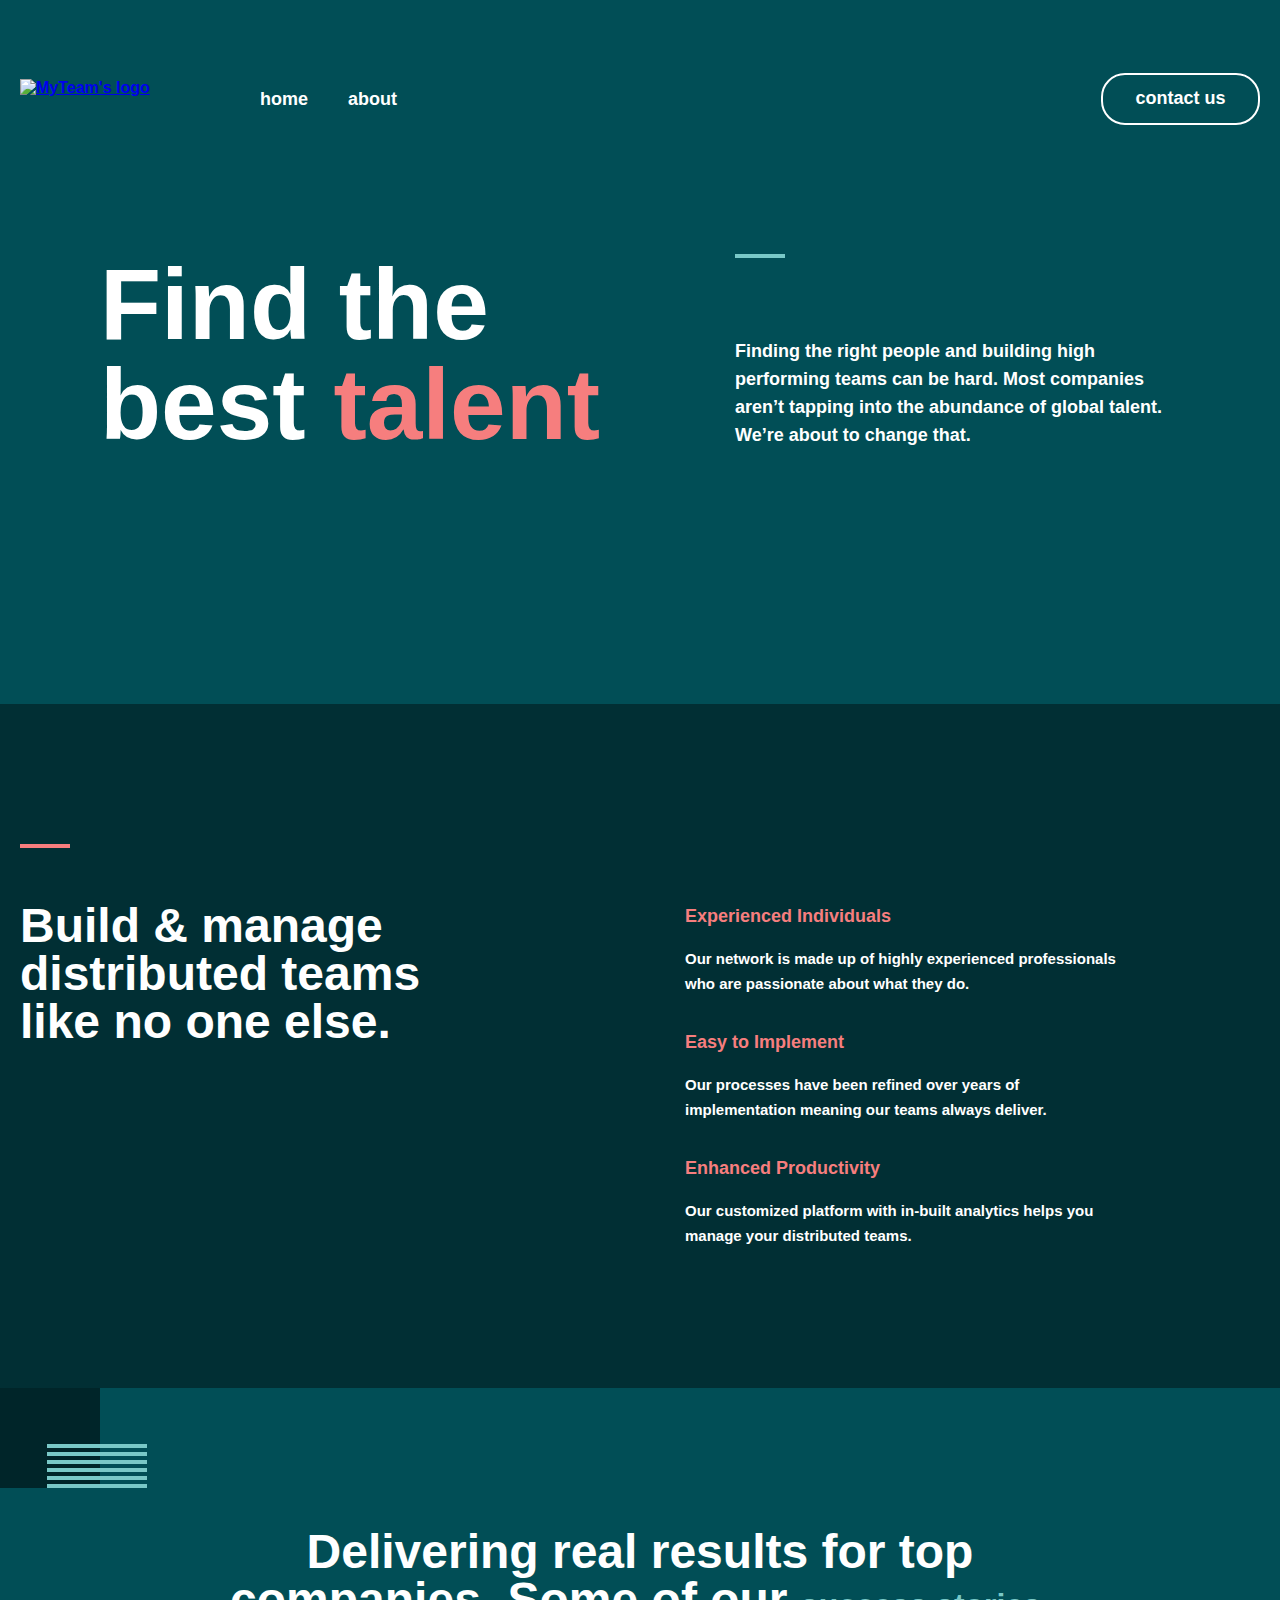
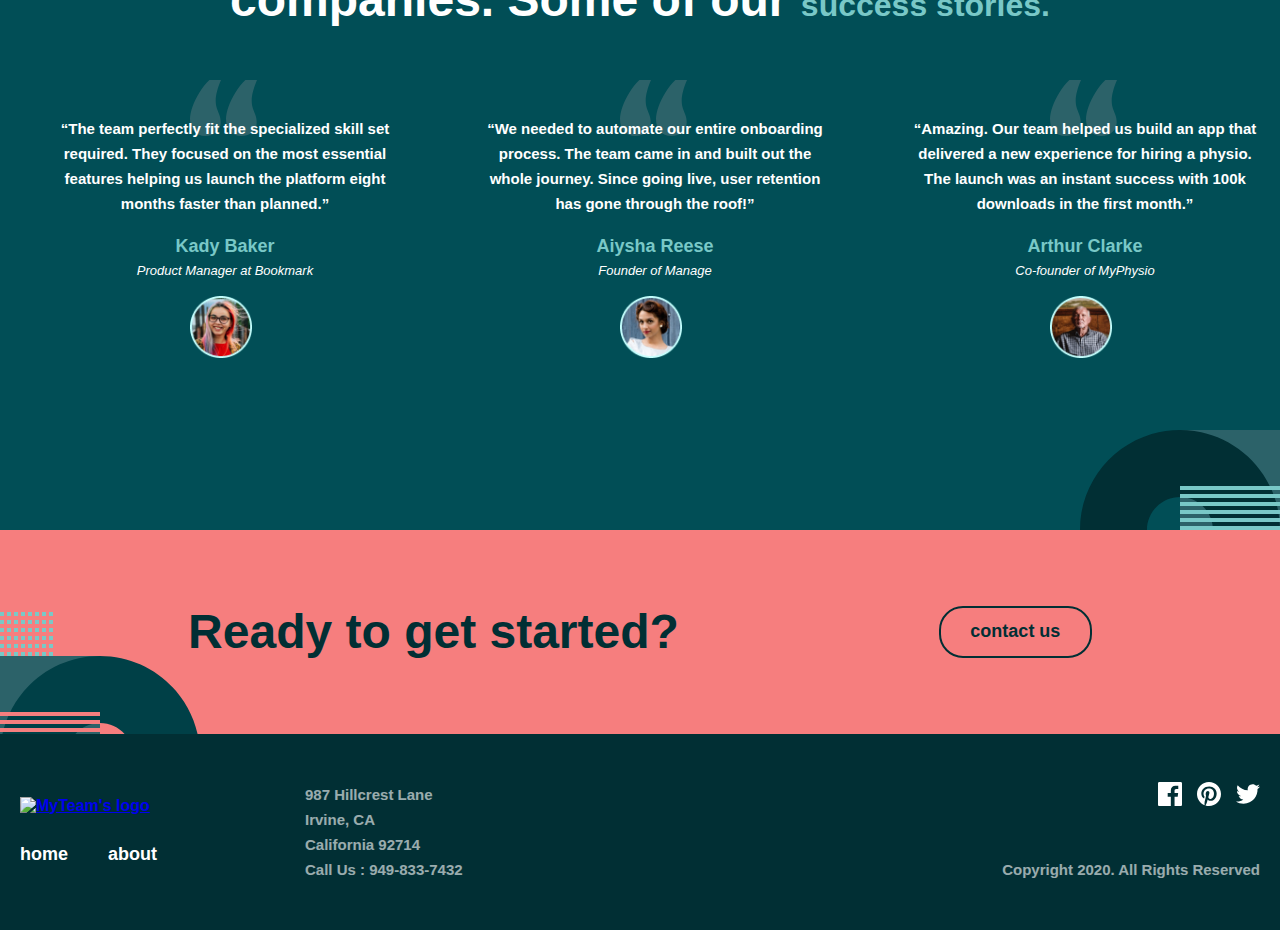
==== commit ec566bd3: "Merge pull request #1 from solijonov2209/main" ====
--- a/index.html
+++ b/index.html
@@ -54,63 +54,149 @@
                         <p class="hero__desc" title="Finding the right people and building high performing 
                         teams can be hard. Most companies aren’t tapping into the abundance of global talent. 
                         We’re about to change that.">
-                            Finding the right people and building high performing teams can be hard. Most companies aren’t 
-                            tapping into the abundance of global talent. We’re about to change that.
-                        </p>
-                    </div>
+                        Finding the right people and building high performing teams can be hard. Most companies aren’t 
+                        tapping into the abundance of global talent. We’re about to change that.
+                    </p>
                 </div>
             </div>
-        </section>
-        <section class="services">
-            <div class="container">
-                <div class="services__wrapper">
-                    <div class="services__details-wrapper">
-                        <h2 class="services__title" title="Build & manage distributed teams like no one else.">
-                            Build & manage distributed teams like no one else.
-                        </h2>
-                    </div>
-                    <ul class="services__list">
-                        <li class="services__item">
-                            <div class="services__item-wrapper">
-                                <h3 class="services__item-title" title="Experienced Individuals">
-                                    Experienced Individuals
-                                </h3>
-                                <p class="services__item-desc" title="Our network is made up of highly experienced professionals who are passionate about what they do.">
-                                    Our network is made up of highly experienced professionals who are passionate about what they do.
-                                </p>
-                            </div>
-                        </li>
-                        <li class="services__item">
-                            <div class="services__item-wrapper">
-                                <h3 class="services__item-title" title="Easy to Implement">
-                                    Easy to Implement
-                                </h3>
-                                <p class="services__item-desc" title="Our processes have been refined over years of implementation meaning our teams always deliver.">
-                                    Our processes have been refined over years of implementation meaning our teams always deliver.
-                                </p>
-                            </div>
-                        </li>
-                        <li class="services__item">
-                            <div class="services__item-wrapper">
-                                <h3 class="services__item-title" title="Enhanced Productivity">
-                                    Enhanced Productivity
-                                </h3>
-                                <p class="services__item-desc" title="Our customized platform with in-built analytics helps you manage your distributed teams.">
-                                    Our customized platform with in-built analytics helps you manage your distributed teams.
-                                </p>
-                            </div>
-                        </li>
-                    </ul>
+        </div>
+    </section>
+    <section class="services">
+        <div class="container">
+            <div class="services__wrapper">
+                <div class="services__details-wrapper">
+                    <h2 class="services__title" title="Build & manage distributed teams like no one else.">
+                        Build & manage distributed teams like no one else.
+                    </h2>
                 </div>
-            </div>
-        </section>
-    </main>
-    <!-- SITE MAIN ENDS  -->
-    <!-- SITE FOOTER  -->
-    <footer class="site-footer">
-
-    </footer>
-    <!-- SITE FOOTER ENDS -->
-    <script src="./js/app.js"></script>
+                <ul class="services__list">
+                    <li class="services__item">
+                        <div class="services__item-wrapper">
+                            <h3 class="services__item-title" title="Experienced Individuals">
+                                Experienced Individuals
+                            </h3>
+                            <p class="services__item-desc" title="Our network is made up of highly experienced professionals who are passionate about what they do.">
+                                Our network is made up of highly experienced professionals who are passionate about what they do.
+                            </p>
+                        </div>
+                    </li>
+                    <li class="services__item">
+                        <div class="services__item-wrapper">
+                            <h3 class="services__item-title" title="Easy to Implement">
+                                Easy to Implement
+                            </h3>
+                            <p class="services__item-desc" title="Our processes have been refined over years of implementation meaning our teams always deliver.">
+                                Our processes have been refined over years of implementation meaning our teams always deliver.
+                            </p>
+                        </div>
+                    </li>
+                    <li class="services__item">
+                        <div class="services__item-wrapper">
+                            <h3 class="services__item-title" title="Enhanced Productivity">
+                                Enhanced Productivity
+                            </h3>
+                            <p class="services__item-desc" title="Our customized platform with in-built analytics helps you manage your distributed teams.">
+                                Our customized platform with in-built analytics helps you manage your distributed teams.
+                            </p>
+                        </div>
+                    </li>
+                </ul>
+            </div>
+        </div>
+    </section>
+    <!-- STORIES SECTION  -->
+    <section class="stories">
+        <div class="container">
+            <div class="stories__title-wrapper">
+                <h2 class="stories__title">Delivering real results for top companies. Some of our <span class="stories__span">success stories.</span></h2>
+            </div>
+            <ul class="stories__list">
+                <li class="stories__item">
+                    <blockquote class="stories__quote"> “The team perfectly fit the specialized skill set required. They focused on the most essential features helping us launch the platform eight months faster than planned.”</blockquote>
+                    <h3 class="stories__subtitle">Kady Baker</h3>
+                    <p class="stories__desc">Product Manager at Bookmark</p>
+                </li>
+                <li class="stories__item">
+                    <blockquote class="stories__quote">“We needed to automate our entire onboarding process. The team came in and built out the whole journey. Since going live, user retention has gone through the roof!”</blockquote>
+                    <h3 class="stories__subtitle">Aiysha Reese</h3>
+                    <p class="stories__desc">Founder of Manage</p>
+                </li>
+                <li class="stories__item">
+                    <blockquote class="stories__quote">“Amazing. Our team helped us build an app that delivered a new experience for hiring a physio. The launch was an instant success with 100k downloads in the first month.”</blockquote>
+                    <h3 class="stories__subtitle">Arthur Clarke</h3>
+                    <p class="stories__desc">Co-founder of MyPhysio</p>
+                </li>
+            </ul>
+        </div>
+    </section>
+    <!-- STORIES SECTION ENDS -->
+    <!-- STARTED SECTION  -->
+    <section class="started">
+        <div class="container">
+            <div class="started__inner">
+                <h2 class="started__title">Ready to get started?</h2>
+                <a href="#" class="started__link">contact us</a>
+            </div>
+        </div>
+    </section>
+    <!-- STARTED SECTION END  -->
+</main>
+<!-- SITE MAIN ENDS  -->
+<!-- SITE FOOTER  -->
+<footer class="site-footer">
+    <div class="container">
+        <div class="site-footer__inner">
+            <div class="site-footer__start">
+                <a class="site-footer__logo" href="./index.html">
+                    <img class="site-footer__logo-img" src="./images/svg/logo.svg" alt="MyTeam's logo">
+                </a>
+                <ul class="site-footer__start-list">
+                    <li class="site-footer__start-item">
+                        <a href="#" class="site-footer__start-link">home</a>
+                    </li>
+                    <li class="site-footer__start-item">
+                        <a href="#" class="site-footer__start-link">about</a>
+                    </li>
+                </ul>
+            </div>
+            <ul class="site-footer__list">
+                <li class="site-footer__item">
+                    <a href="#" class="site-footer__link">987  Hillcrest Lane </a>
+                </li>
+                <li class="site-footer__item">
+                    <a href="#" class="site-footer__link">Irvine, CA</a>
+                </li>
+                <li class="site-footer__item">
+                    <a href="#" class="site-footer__link">California 92714</a>
+                </li>
+                <li class="site-footer__item">
+                    <a href="#" class="site-footer__link">Call Us : 949-833-7432</a>
+                </li>
+            </ul>
+            <div class="site-footer__end">
+                <ul class="site-footer__end-list">
+                    <li class="site-footer__end-item">
+                        <a href="" class="site-footer__end-link">
+                            <img src="./images/svg/facebook.svg" width="24" height="24" alt="facebook logo" class="site-footer__end-img">
+                        </a>
+                    </li>
+                    <li class="site-footer__end-item">
+                        <a href="" class="site-footer__end-link">
+                            <img src="./images/svg/p.svg" width="24" height="24" alt=" p logo" class="site-footer__end-img">
+                        </a>
+                    </li>
+                    <li class="site-footer__end-item">
+                        <a href="" class="site-footer__end-link">
+                            <img src="./images/svg/twitter.svg" width="24" height="20" alt=" twitter logo" class="site-footer__end-img">
+                        </a>
+                    </li>
+                </ul>
+                <p class="site-footer__text">Copyright 2020. All Rights Reserved</p>
+            </div>
+        </div>
+    </div>
+</footer>
+<!-- SITE FOOTER ENDS -->
+<script src="./js/app.js"></script>
 </body>
 </html>--- a/css/main.css
+++ b/css/main.css
@@ -1049,6 +1049,7 @@
   }
   .hero__title {
     margin-top: 0;
+    margin-bottom: 0;
     margin-right: 30px;
     font-family: inherit;
     font-weight: 700;
@@ -1697,4 +1698,485 @@
     color: var(--main-white-color);
   }
 }
-/*for other blocks *//*# sourceMappingURL=main.css.map */+.stories {
+  padding-top: 140px;
+  padding-bottom: 164px;
+  background-image: url("../../images/svg/stories_shape.svg"), url("../../images/svg/storiea_shapeb.svg");
+  background-repeat: no-repeat;
+  background-position: left top, right bottom;
+}
+
+.stories__title-wrapper {
+  max-width: 327px;
+  width: 100%;
+  margin: 0 auto 48px;
+}
+
+.stories__title {
+  margin-top: 0;
+  margin-bottom: 0;
+  font-family: inherit;
+  font-weight: 700;
+  font-size: 32px;
+  line-height: 32px;
+  text-align: center;
+  color: #fff;
+}
+
+.stories__span {
+  font-family: inherit;
+  font-weight: 700;
+  font-size: 32px;
+  line-height: 32px;
+  text-align: center;
+  color: var(--main-rapture-blue-color);
+}
+
+.stories__list {
+  margin-top: 0;
+  margin-bottom: 0;
+  padding-left: 0;
+  list-style: none;
+}
+
+.stories__item {
+  position: relative;
+  max-width: 327px;
+  width: 100%;
+  margin-right: auto;
+  margin-bottom: 30px;
+  margin-left: auto;
+  padding-top: 36px;
+  padding-bottom: 18px;
+}
+
+.stories__quote {
+  margin-top: 0;
+  margin-left: 0;
+  margin-right: 0;
+  margin-bottom: 16px;
+  font-family: inherit;
+  font-weight: 600;
+  font-size: 15px;
+  line-height: 25px;
+  text-align: center;
+  color: #fff;
+}
+
+.stories__subtitle {
+  margin-top: 0;
+  margin-bottom: 2px;
+  font-family: inherit;
+  font-weight: 700;
+  font-size: 18px;
+  line-height: 28px;
+  text-align: center;
+  color: var(--main-rapture-blue-color);
+}
+
+.stories__desc {
+  margin-top: 0;
+  margin-bottom: 16px;
+  font-family: inherit;
+  font-weight: 500;
+  font-size: 13px;
+  line-height: 18px;
+  text-align: center;
+  color: #fff;
+  font-style: italic;
+}
+
+.stories__item::before {
+  position: absolute;
+  top: 0;
+  left: calc(50% - 35px);
+  z-index: -1;
+  width: 67px;
+  height: 56px;
+  display: inline-block;
+  content: "";
+  background-image: url("../images/svg/quote.svg");
+  background-repeat: no-repeat;
+}
+
+.stories__item::after {
+  position: relative;
+  bottom: 0;
+  left: calc(50% - 35px);
+  z-index: -1;
+  width: 62px;
+  height: 62px;
+  display: inline-block;
+  content: "";
+  background-image: url("../images/png/kendy.png");
+  background-repeat: no-repeat;
+  background-size: 62px;
+}
+
+.stories__item:nth-child(2)::after {
+  background-image: url("../images/png/aiysha.png");
+}
+
+.stories__item:nth-child(3)::after {
+  background-image: url("../images/png/artur.png");
+}
+
+.stories__item:last-child {
+  margin-bottom: 0;
+}
+
+@media only screen and (min-width: 700px) {
+  .stories {
+    padding-top: 100px;
+    padding-bottom: 100px;
+  }
+  .stories__title-wrapper {
+    max-width: 473px;
+    margin-bottom: 48px;
+  }
+  .stories__item {
+    max-width: 573px;
+  }
+}
+@media only screen and (min-width: 1140px) {
+  .stories {
+    padding-top: 140px;
+    padding-bottom: 150px;
+  }
+  .stories__title-wrapper {
+    max-width: 932px;
+    margin-bottom: 56px;
+  }
+  .stories__title {
+    font-family: inherit;
+    font-weight: 700;
+    font-size: 48px;
+    line-height: 48px;
+    text-align: center;
+    color: #fff;
+  }
+  .stories__list {
+    display: -webkit-box;
+    display: -ms-flexbox;
+    display: flex;
+    -webkit-box-orient: horizontal;
+    -webkit-box-direction: normal;
+        -ms-flex-direction: row;
+            flex-direction: row;
+    -webkit-box-align: center;
+        -ms-flex-align: center;
+            align-items: center;
+    -webkit-box-pack: center;
+        -ms-flex-pack: center;
+            justify-content: center;
+  }
+  .stories__item {
+    max-width: 350px;
+    margin-right: 50px;
+    margin-bottom: 0;
+  }
+  .stories__item:last-child {
+    margin-right: 0;
+  }
+}
+@media only screen and (min-width: 1440px) {
+  .stories {
+    background-position: calc(50% - 686px) top, calc(50% + 660px) bottom;
+  }
+}
+.started {
+  padding-top: 83px;
+  padding-bottom: 83px;
+  background-color: var(--main-light-coral-color);
+  background-image: url("../images/svg/started-shape.svg");
+  background-repeat: no-repeat;
+  background-position: left bottom;
+}
+
+.started__inner {
+  display: -webkit-box;
+  display: -ms-flexbox;
+  display: flex;
+  -webkit-box-orient: vertical;
+  -webkit-box-direction: normal;
+      -ms-flex-direction: column;
+          flex-direction: column;
+  -webkit-box-align: center;
+      -ms-flex-align: center;
+          align-items: center;
+  -webkit-box-pack: center;
+      -ms-flex-pack: center;
+          justify-content: center;
+}
+
+.started__title {
+  margin-top: 0;
+  margin-bottom: 24px;
+  font-family: inherit;
+  font-weight: 700;
+  font-size: 32px;
+  line-height: 32px;
+  text-align: center;
+  color: var(--main-sacramento-green-color);
+}
+
+.started__link {
+  max-width: 153px;
+  width: 100%;
+  padding: 9px 13px 11px;
+  font-family: inherit;
+  font-weight: 600;
+  font-size: 18px;
+  line-height: 28px;
+  text-align: center;
+  color: var(--main-sacramento-green-color);
+  text-decoration: none;
+  border-radius: 24px;
+  border: 2px solid var(--main-sacramento-green-color);
+  -webkit-transition: color 0.3s linear, background-color 0.3s linear;
+  transition: color 0.3s linear, background-color 0.3s linear;
+}
+.started__link:hover {
+  color: #fff;
+  background-color: var(--main-sacramento-green-color);
+}
+
+@media only screen and (min-width: 700px) {
+  .started {
+    padding-top: 76px;
+    padding-bottom: 76px;
+  }
+  .started__inner {
+    display: -webkit-box;
+    display: -ms-flexbox;
+    display: flex;
+    -webkit-box-orient: horizontal;
+    -webkit-box-direction: normal;
+        -ms-flex-direction: row;
+            flex-direction: row;
+    -webkit-box-align: center;
+        -ms-flex-align: center;
+            align-items: center;
+    -webkit-box-pack: center;
+        -ms-flex-pack: center;
+            justify-content: center;
+  }
+  .started__title {
+    margin-bottom: 0;
+    margin-right: 260px;
+    font-family: inherit;
+    font-weight: 700;
+    font-size: 48px;
+    line-height: 48px;
+    text-align: center;
+    color: var(--main-sacramento-green-color);
+  }
+}
+@media only screen and (min-width: 1440px) {
+  .started {
+    background-position: calc(50% - 686px) bottom;
+  }
+}
+/*for other blocks */
+.site-footer {
+  padding-top: 48px;
+  padding-bottom: 48px;
+  background-color: var(--main-sacramento-green-color);
+}
+
+.site-footer__inner {
+  display: -webkit-box;
+  display: -ms-flexbox;
+  display: flex;
+  -webkit-box-orient: horizontal;
+  -webkit-box-direction: normal;
+      -ms-flex-direction: row;
+          flex-direction: row;
+  -webkit-box-align: center;
+      -ms-flex-align: center;
+          align-items: center;
+  -webkit-box-pack: start;
+      -ms-flex-pack: start;
+          justify-content: flex-start;
+}
+
+.site-footer__start {
+  max-width: 160px;
+  width: 100%;
+  margin-right: 125px;
+}
+
+.site-footer__logo {
+  margin-bottom: 25px;
+  display: block;
+}
+
+.site-footer__start-list {
+  display: -webkit-box;
+  display: -ms-flexbox;
+  display: flex;
+  -webkit-box-orient: horizontal;
+  -webkit-box-direction: normal;
+      -ms-flex-direction: row;
+          flex-direction: row;
+  -webkit-box-align: center;
+      -ms-flex-align: center;
+          align-items: center;
+  -webkit-box-pack: start;
+      -ms-flex-pack: start;
+          justify-content: flex-start;
+  margin-top: 0;
+  margin-bottom: 0;
+  padding-left: 0;
+  list-style: none;
+}
+
+.site-footer__start-item:first-child {
+  margin-right: 40px;
+}
+
+.site-footer__start-link {
+  font-family: inherit;
+  font-weight: 600;
+  font-size: 18px;
+  line-height: 28px;
+  text-align: center;
+  color: #fff;
+  text-decoration: none;
+}
+
+.site-footer__list {
+  max-width: 200px;
+  width: 100%;
+  margin-top: 0;
+  margin-bottom: 0;
+  padding-left: 0;
+  list-style: none;
+}
+
+.site-footer__link {
+  font-family: inherit;
+  font-weight: 600;
+  font-size: 15px;
+  line-height: 25px;
+  text-align: start;
+  color: #fff;
+  text-decoration: none;
+  opacity: 0.6;
+}
+
+.site-footer__end {
+  display: -webkit-box;
+  display: -ms-flexbox;
+  display: flex;
+  -webkit-box-orient: vertical;
+  -webkit-box-direction: normal;
+      -ms-flex-direction: column;
+          flex-direction: column;
+  -webkit-box-align: end;
+      -ms-flex-align: end;
+          align-items: flex-end;
+  -webkit-box-pack: center;
+      -ms-flex-pack: center;
+          justify-content: center;
+  margin-left: auto;
+}
+
+.site-footer__end-list {
+  display: -webkit-box;
+  display: -ms-flexbox;
+  display: flex;
+  -webkit-box-orient: horizontal;
+  -webkit-box-direction: normal;
+      -ms-flex-direction: row;
+          flex-direction: row;
+  -webkit-box-align: center;
+      -ms-flex-align: center;
+          align-items: center;
+  -webkit-box-pack: center;
+      -ms-flex-pack: center;
+          justify-content: center;
+  margin-top: 0;
+  margin-bottom: 0;
+  padding-left: 0;
+  list-style: none;
+  margin-bottom: 51px;
+}
+
+.site-footer__end-item:not(:last-child) {
+  margin-right: 15px;
+}
+
+.site-footer__text {
+  margin-top: 0;
+  margin-bottom: 0;
+  font-family: inherit;
+  font-weight: 600;
+  font-size: 15px;
+  line-height: 25px;
+  text-align: start;
+  color: #fff;
+  opacity: 0.6;
+}
+
+@media only screen and (max-width: 700px) {
+  .site-footer__inner {
+    display: -webkit-box;
+    display: -ms-flexbox;
+    display: flex;
+    -webkit-box-orient: vertical;
+    -webkit-box-direction: normal;
+        -ms-flex-direction: column;
+            flex-direction: column;
+    -webkit-box-align: center;
+        -ms-flex-align: center;
+            align-items: center;
+    -webkit-box-pack: center;
+        -ms-flex-pack: center;
+            justify-content: center;
+  }
+  .site-footer__start {
+    max-width: 200px;
+    display: -webkit-box;
+    display: -ms-flexbox;
+    display: flex;
+    -webkit-box-orient: vertical;
+    -webkit-box-direction: normal;
+        -ms-flex-direction: column;
+            flex-direction: column;
+    -webkit-box-align: center;
+        -ms-flex-align: center;
+            align-items: center;
+    -webkit-box-pack: center;
+        -ms-flex-pack: center;
+            justify-content: center;
+    margin-right: 0;
+    margin-bottom: 24px;
+  }
+  .site-footer__start-list {
+    margin-top: 0;
+  }
+  .site-footer__list {
+    text-align: center;
+    margin-bottom: 40px;
+  }
+  .site-footer__end {
+    margin-left: 0;
+    display: -webkit-box;
+    display: -ms-flexbox;
+    display: flex;
+    -webkit-box-orient: vertical;
+    -webkit-box-direction: normal;
+        -ms-flex-direction: column;
+            flex-direction: column;
+    -webkit-box-align: center;
+        -ms-flex-align: center;
+            align-items: center;
+    -webkit-box-pack: center;
+        -ms-flex-pack: center;
+            justify-content: center;
+  }
+  .site-footer__end-list {
+    margin-bottom: 16px;
+  }
+}/*# sourceMappingURL=main.css.map */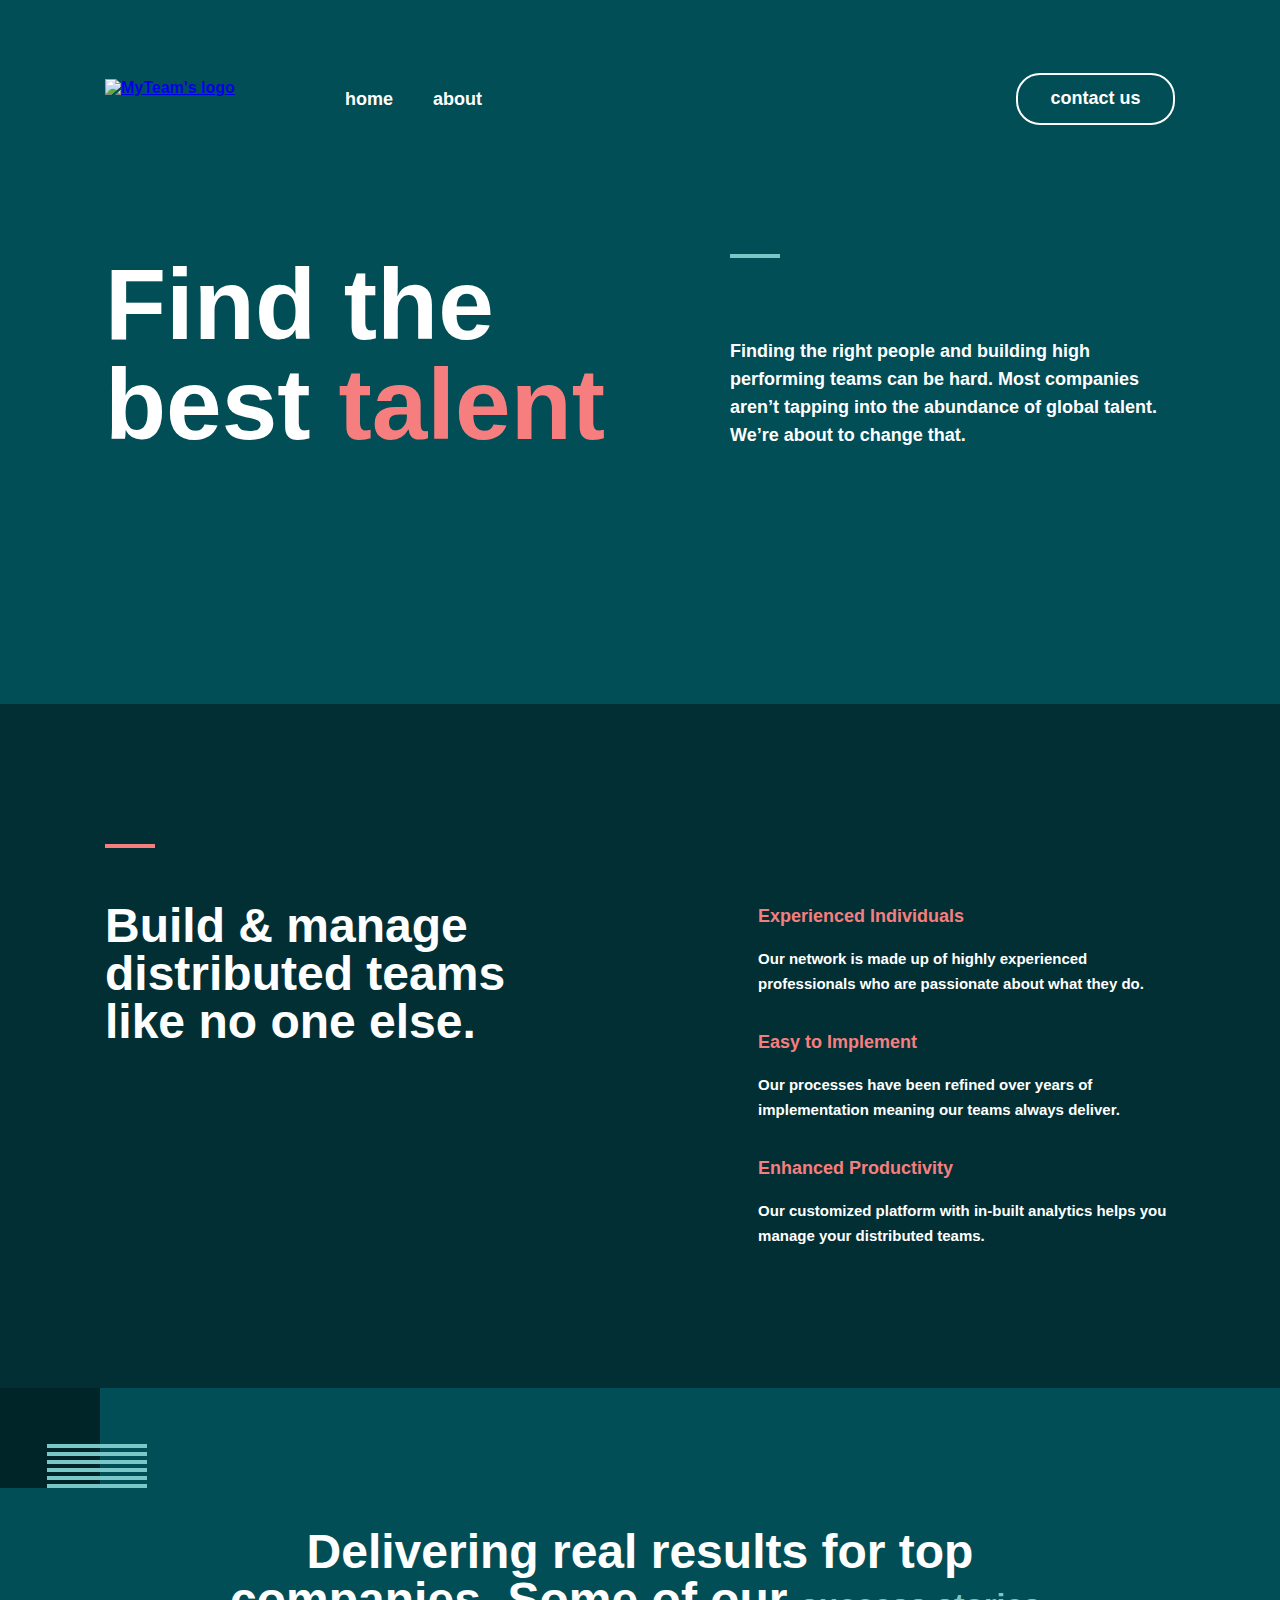
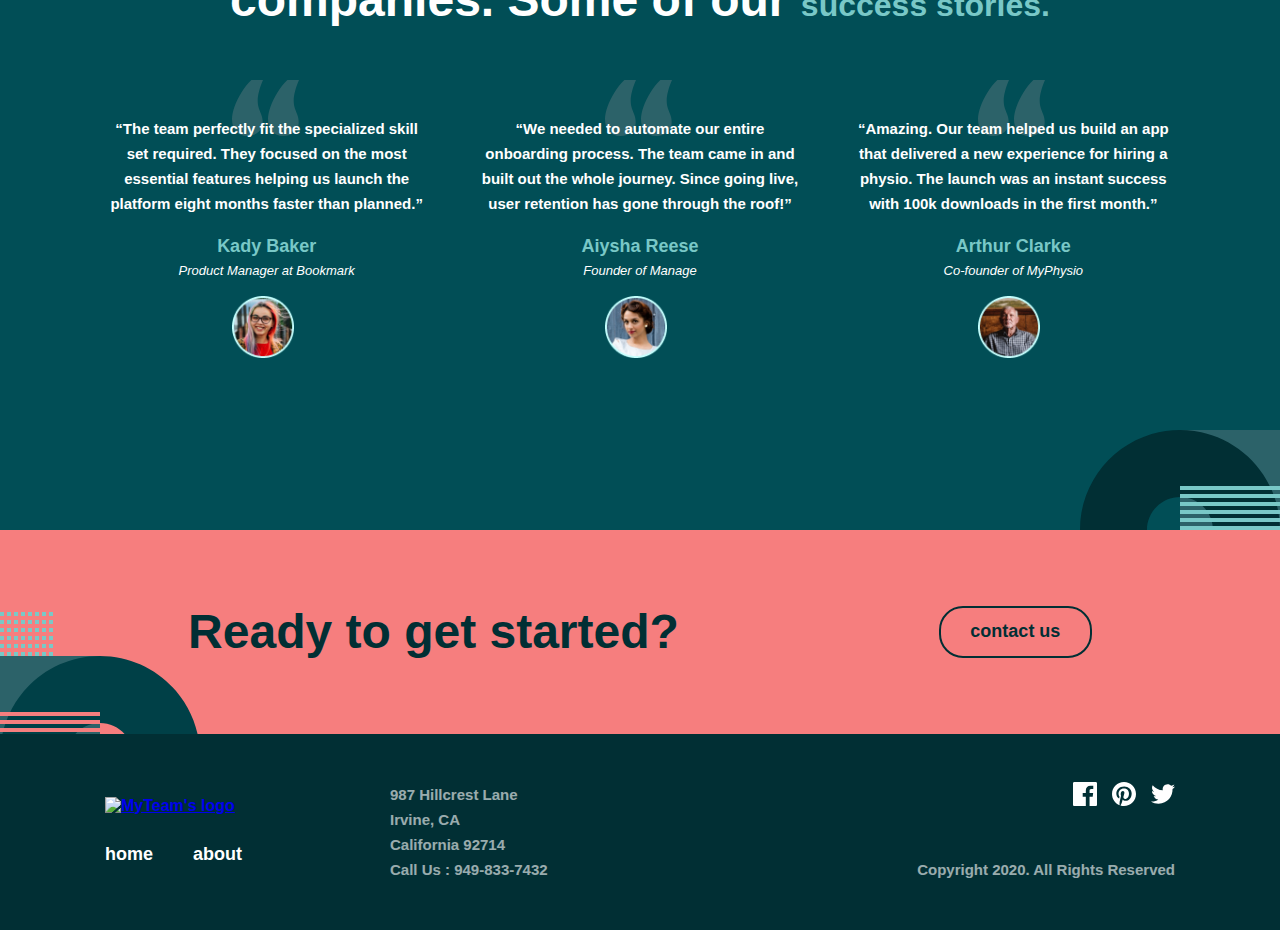
==== commit 8e115f60: "Add contact page" ====
--- a/index.html
+++ b/index.html
@@ -15,7 +15,7 @@
                 <a class="logo" href="./index.html">
                     <img class="logo__img" src="./images/svg/logo.svg" alt="MyTeam's logo">
                 </a>
-                <div class="site-header-inner-wrapper js-header-inner">
+                <div class="site-header__inner-wrapper js-header-inner">
                     <button class="site-header__close-btn js-close-btn" type="button"></button>
                     <nav class="site-header__nav">
                         <ul class="site-header__list">
@@ -31,7 +31,7 @@
                             </li>
                         </ul>
                     </nav>
-                    <a class="site-header__contact-link" href="#">
+                    <a class="site-header__contact-link" href="./views/contact.html">
                         contact us
                     </a>
                 </div>
@@ -135,7 +135,7 @@
         <div class="container">
             <div class="started__inner">
                 <h2 class="started__title">Ready to get started?</h2>
-                <a href="#" class="started__link">contact us</a>
+                <a href="./views/contact.html" class="started__link">contact us</a>
             </div>
         </div>
     </section>
@@ -152,7 +152,7 @@
                 </a>
                 <ul class="site-footer__start-list">
                     <li class="site-footer__start-item">
-                        <a href="#" class="site-footer__start-link">home</a>
+                        <a href="./index.html" class="site-footer__start-link">home</a>
                     </li>
                     <li class="site-footer__start-item">
                         <a href="#" class="site-footer__start-link">about</a>
--- a/css/main.css
+++ b/css/main.css
@@ -406,7 +406,7 @@
 
 /*Platform container */
 .container {
-  max-width: 1280px;
+  max-width: 1110px;
   width: 100%;
   margin: 0 auto;
   padding: 0 20px;
@@ -466,9 +466,10 @@
     background-color: transparent;
     cursor: pointer;
   }
-  .site-header-inner-wrapper {
+  .site-header__inner-wrapper {
     position: absolute;
     top: 0;
+    z-index: 10;
     right: -150vw;
     display: -webkit-box;
     display: -ms-flexbox;
@@ -483,6 +484,7 @@
     -webkit-box-pack: start;
         -ms-flex-pack: start;
             justify-content: start;
+    display: none;
     max-width: 255px;
     width: 100%;
     min-height: 100vh;
@@ -592,9 +594,10 @@
     background-color: transparent;
     cursor: pointer;
   }
-  .site-header-inner-wrapper {
+  .site-header__inner-wrapper {
     position: absolute;
     top: 0;
+    z-index: 10;
     right: -100vw;
     display: -webkit-box;
     display: -ms-flexbox;
@@ -609,6 +612,7 @@
     -webkit-box-pack: start;
         -ms-flex-pack: start;
             justify-content: start;
+    display: none;
     max-width: 255px;
     width: 100%;
     min-height: 100vh;
@@ -711,7 +715,7 @@
   .site-header__bar-btn {
     display: none;
   }
-  .site-header-inner-wrapper {
+  .site-header__inner-wrapper {
     display: -webkit-box;
     display: -ms-flexbox;
     display: flex;
@@ -808,7 +812,7 @@
   .site-header__bar-btn {
     display: none;
   }
-  .site-header-inner-wrapper {
+  .site-header__inner-wrapper {
     display: -webkit-box;
     display: -ms-flexbox;
     display: flex;
@@ -1026,7 +1030,7 @@
 @media only screen and (min-width: 1024px) {
   .hero {
     padding-bottom: 250px;
-    background: url("../images/svg/heroleftbg.svg") no-repeat calc(50% - 760px) calc(50% - 158px), url("../images/svg/herorightbg.svg") no-repeat calc(50% + 390px) calc(50% + 250px);
+    background: url("../images/svg/heroleftbg.svg") no-repeat calc(50% - 760px) calc(50% - 125px), url("../images/svg/herorightbg.svg") no-repeat calc(50% + 390px) calc(50% + 250px);
   }
   .hero__wrapper {
     display: -webkit-box;
@@ -1795,7 +1799,7 @@
   height: 56px;
   display: inline-block;
   content: "";
-  background-image: url("../images/svg/quote.svg");
+  background-image: url("../../images/svg/quote.svg");
   background-repeat: no-repeat;
 }
 
@@ -1808,17 +1812,17 @@
   height: 62px;
   display: inline-block;
   content: "";
-  background-image: url("../images/png/kendy.png");
+  background-image: url("../../images/png/kendy.png");
   background-repeat: no-repeat;
   background-size: 62px;
 }
 
 .stories__item:nth-child(2)::after {
-  background-image: url("../images/png/aiysha.png");
+  background-image: url(../../images/png/aiysha.png);
 }
 
 .stories__item:nth-child(3)::after {
-  background-image: url("../images/png/artur.png");
+  background-image: url(../../images/png/artur.png);
 }
 
 .stories__item:last-child {
@@ -1884,11 +1888,1023 @@
     background-position: calc(50% - 686px) top, calc(50% + 660px) bottom;
   }
 }
+@media only screen and (max-width: 355px) {
+  .contact {
+    padding-bottom: 88px;
+    background: url("../images/svg/contactrightbg.svg") no-repeat calc(50% + 190px) calc(50% + 500px);
+  }
+  .contact__wrapper {
+    display: -webkit-box;
+    display: -ms-flexbox;
+    display: flex;
+    -webkit-box-orient: vertical;
+    -webkit-box-direction: normal;
+        -ms-flex-direction: column;
+            flex-direction: column;
+    -webkit-box-align: center;
+        -ms-flex-align: center;
+            align-items: center;
+    -webkit-box-pack: center;
+        -ms-flex-pack: center;
+            justify-content: center;
+  }
+  .contact__details-wrapper {
+    display: -webkit-box;
+    display: -ms-flexbox;
+    display: flex;
+    -webkit-box-orient: vertical;
+    -webkit-box-direction: normal;
+        -ms-flex-direction: column;
+            flex-direction: column;
+    -webkit-box-align: center;
+        -ms-flex-align: center;
+            align-items: center;
+    -webkit-box-pack: center;
+        -ms-flex-pack: center;
+            justify-content: center;
+    margin-bottom: 64px;
+  }
+  .contact__inner-wrapper {
+    margin-bottom: 48px;
+    display: -webkit-box;
+    display: -ms-flexbox;
+    display: flex;
+    -webkit-box-orient: vertical;
+    -webkit-box-direction: normal;
+        -ms-flex-direction: column;
+            flex-direction: column;
+    -webkit-box-align: center;
+        -ms-flex-align: center;
+            align-items: center;
+    -webkit-box-pack: center;
+        -ms-flex-pack: center;
+            justify-content: center;
+  }
+  .contact__title {
+    margin-top: 0;
+    margin-bottom: 16px;
+    font-family: inherit;
+    font-weight: 700;
+    font-size: 32px;
+    line-height: 100%;
+    text-align: center;
+    color: var(--main-white-color);
+  }
+  .contact__desc {
+    margin-top: 0;
+    margin-bottom: 0;
+    font-family: inherit;
+    font-weight: 700;
+    font-size: 24px;
+    line-height: 150%;
+    text-align: center;
+    color: var(--main-light-coral-color);
+  }
+  .contact__list {
+    display: -webkit-box;
+    display: -ms-flexbox;
+    display: flex;
+    -webkit-box-orient: vertical;
+    -webkit-box-direction: normal;
+        -ms-flex-direction: column;
+            flex-direction: column;
+    -webkit-box-align: start;
+        -ms-flex-align: start;
+            align-items: start;
+    -webkit-box-pack: center;
+        -ms-flex-pack: center;
+            justify-content: center;
+    margin-top: 0;
+    margin-bottom: 0;
+    padding-left: 0;
+    list-style: none;
+  }
+  .contact__item {
+    position: relative;
+    display: -webkit-box;
+    display: -ms-flexbox;
+    display: flex;
+    -webkit-box-orient: horizontal;
+    -webkit-box-direction: normal;
+        -ms-flex-direction: row;
+            flex-direction: row;
+    -webkit-box-align: center;
+        -ms-flex-align: center;
+            align-items: center;
+    -webkit-box-pack: start;
+        -ms-flex-pack: start;
+            justify-content: start;
+    padding-left: 95px;
+    font-family: inherit;
+    font-weight: 700;
+    font-size: 14px;
+    line-height: 156%;
+    text-align: start;
+    color: var(--main-white-color);
+  }
+  .contact__item::before {
+    position: absolute;
+    left: 0;
+    width: 72px;
+    height: 72px;
+    margin-right: 23px;
+    background-position: center;
+    background-repeat: no-repeat;
+    content: "";
+  }
+  .contact__item:not(:last-child) {
+    margin-bottom: 40px;
+  }
+  .contact__item:nth-child(1)::before {
+    background-image: url("../images/svg/expert_person.svg");
+  }
+  .contact__item:nth-child(2)::before {
+    background-image: url("../images/svg/settings.svg");
+  }
+  .contact__item:nth-child(3)::before {
+    background-image: url("../images/svg/bars.svg");
+  }
+  .contact__form-wrapper {
+    -ms-flex-item-align: stretch;
+        align-self: stretch;
+    display: -webkit-box;
+    display: -ms-flexbox;
+    display: flex;
+    -webkit-box-orient: horizontal;
+    -webkit-box-direction: normal;
+        -ms-flex-direction: row;
+            flex-direction: row;
+    -webkit-box-align: stretch;
+        -ms-flex-align: stretch;
+            align-items: stretch;
+    -webkit-box-pack: center;
+        -ms-flex-pack: center;
+            justify-content: center;
+  }
+  .contact__form {
+    display: -webkit-box;
+    display: -ms-flexbox;
+    display: flex;
+    -webkit-box-orient: vertical;
+    -webkit-box-direction: normal;
+        -ms-flex-direction: column;
+            flex-direction: column;
+    -webkit-box-align: start;
+        -ms-flex-align: start;
+            align-items: start;
+    -webkit-box-pack: center;
+        -ms-flex-pack: center;
+            justify-content: center;
+    width: 100%;
+  }
+  .contact__input {
+    width: 100%;
+    padding: 0 14px 16px;
+    font-family: inherit;
+    font-weight: 600;
+    font-size: 15px;
+    line-height: 167%;
+    text-align: start;
+    color: var(--main-white-color);
+    border: none;
+    border-bottom: 1px solid var(--main-white-color);
+    background-color: transparent;
+  }
+  .contact__input:not(:last-child) {
+    margin-bottom: 24px;
+  }
+  .contact__input::-webkit-input-placeholder {
+    font-family: inherit;
+    font-weight: 600;
+    font-size: 15px;
+    line-height: 167%;
+    text-align: start;
+    color: var(--main-white-color);
+    opacity: 0.6;
+  }
+  .contact__input::-moz-placeholder {
+    font-family: inherit;
+    font-weight: 600;
+    font-size: 15px;
+    line-height: 167%;
+    text-align: start;
+    color: var(--main-white-color);
+    opacity: 0.6;
+  }
+  .contact__input:-ms-input-placeholder {
+    font-family: inherit;
+    font-weight: 600;
+    font-size: 15px;
+    line-height: 167%;
+    text-align: start;
+    color: var(--main-white-color);
+    opacity: 0.6;
+  }
+  .contact__input::-ms-input-placeholder {
+    font-family: inherit;
+    font-weight: 600;
+    font-size: 15px;
+    line-height: 167%;
+    text-align: start;
+    color: var(--main-white-color);
+    opacity: 0.6;
+  }
+  .contact__input::placeholder {
+    font-family: inherit;
+    font-weight: 600;
+    font-size: 15px;
+    line-height: 167%;
+    text-align: start;
+    color: var(--main-white-color);
+    opacity: 0.6;
+  }
+  .contact__input--msg {
+    height: 84px;
+    resize: none;
+  }
+  .contact__btn {
+    min-width: 123px;
+    padding: 9px 9px 11px;
+    font-family: inherit;
+    font-weight: 600;
+    font-size: 18px;
+    line-height: 156%;
+    text-align: center;
+    color: var(--main-deep-jungle-green-color);
+    border-radius: 24px;
+    border: 2px solid var(--main-white-color);
+    background-color: var(--main-white-color);
+    cursor: pointer;
+  }
+}
+@media only screen and (min-width: 355px) and (max-width: 500px) {
+  .contact {
+    padding-bottom: 88px;
+    background: url("../images/svg/contactrightbg.svg") no-repeat calc(50% + 190px) calc(50% + 485px);
+  }
+  .contact__wrapper {
+    display: -webkit-box;
+    display: -ms-flexbox;
+    display: flex;
+    -webkit-box-orient: vertical;
+    -webkit-box-direction: normal;
+        -ms-flex-direction: column;
+            flex-direction: column;
+    -webkit-box-align: center;
+        -ms-flex-align: center;
+            align-items: center;
+    -webkit-box-pack: center;
+        -ms-flex-pack: center;
+            justify-content: center;
+  }
+  .contact__details-wrapper {
+    display: -webkit-box;
+    display: -ms-flexbox;
+    display: flex;
+    -webkit-box-orient: vertical;
+    -webkit-box-direction: normal;
+        -ms-flex-direction: column;
+            flex-direction: column;
+    -webkit-box-align: center;
+        -ms-flex-align: center;
+            align-items: center;
+    -webkit-box-pack: center;
+        -ms-flex-pack: center;
+            justify-content: center;
+    margin-bottom: 64px;
+  }
+  .contact__inner-wrapper {
+    margin-bottom: 48px;
+    display: -webkit-box;
+    display: -ms-flexbox;
+    display: flex;
+    -webkit-box-orient: vertical;
+    -webkit-box-direction: normal;
+        -ms-flex-direction: column;
+            flex-direction: column;
+    -webkit-box-align: center;
+        -ms-flex-align: center;
+            align-items: center;
+    -webkit-box-pack: center;
+        -ms-flex-pack: center;
+            justify-content: center;
+  }
+  .contact__title {
+    margin-top: 0;
+    margin-bottom: 16px;
+    font-family: inherit;
+    font-weight: 700;
+    font-size: 40px;
+    line-height: 100%;
+    text-align: center;
+    color: var(--main-white-color);
+  }
+  .contact__desc {
+    margin-top: 0;
+    margin-bottom: 0;
+    font-family: inherit;
+    font-weight: 700;
+    font-size: 32px;
+    line-height: 150%;
+    text-align: center;
+    color: var(--main-light-coral-color);
+  }
+  .contact__list {
+    display: -webkit-box;
+    display: -ms-flexbox;
+    display: flex;
+    -webkit-box-orient: vertical;
+    -webkit-box-direction: normal;
+        -ms-flex-direction: column;
+            flex-direction: column;
+    -webkit-box-align: start;
+        -ms-flex-align: start;
+            align-items: start;
+    -webkit-box-pack: center;
+        -ms-flex-pack: center;
+            justify-content: center;
+    margin-top: 0;
+    margin-bottom: 0;
+    padding-left: 0;
+    list-style: none;
+  }
+  .contact__item {
+    position: relative;
+    display: -webkit-box;
+    display: -ms-flexbox;
+    display: flex;
+    -webkit-box-orient: horizontal;
+    -webkit-box-direction: normal;
+        -ms-flex-direction: row;
+            flex-direction: row;
+    -webkit-box-align: center;
+        -ms-flex-align: center;
+            align-items: center;
+    -webkit-box-pack: start;
+        -ms-flex-pack: start;
+            justify-content: start;
+    padding-left: 95px;
+    font-family: inherit;
+    font-weight: 700;
+    font-size: 18px;
+    line-height: 156%;
+    text-align: start;
+    color: var(--main-white-color);
+  }
+  .contact__item::before {
+    position: absolute;
+    left: 0;
+    width: 72px;
+    height: 72px;
+    margin-right: 23px;
+    background-position: center;
+    background-repeat: no-repeat;
+    content: "";
+  }
+  .contact__item:not(:last-child) {
+    margin-bottom: 40px;
+  }
+  .contact__item:nth-child(1)::before {
+    background-image: url("../images/svg/expert_person.svg");
+  }
+  .contact__item:nth-child(2)::before {
+    background-image: url("../images/svg/settings.svg");
+  }
+  .contact__item:nth-child(3)::before {
+    background-image: url("../images/svg/bars.svg");
+  }
+  .contact__form-wrapper {
+    -ms-flex-item-align: stretch;
+        align-self: stretch;
+    display: -webkit-box;
+    display: -ms-flexbox;
+    display: flex;
+    -webkit-box-orient: horizontal;
+    -webkit-box-direction: normal;
+        -ms-flex-direction: row;
+            flex-direction: row;
+    -webkit-box-align: stretch;
+        -ms-flex-align: stretch;
+            align-items: stretch;
+    -webkit-box-pack: center;
+        -ms-flex-pack: center;
+            justify-content: center;
+  }
+  .contact__form {
+    display: -webkit-box;
+    display: -ms-flexbox;
+    display: flex;
+    -webkit-box-orient: vertical;
+    -webkit-box-direction: normal;
+        -ms-flex-direction: column;
+            flex-direction: column;
+    -webkit-box-align: start;
+        -ms-flex-align: start;
+            align-items: start;
+    -webkit-box-pack: center;
+        -ms-flex-pack: center;
+            justify-content: center;
+    width: 100%;
+  }
+  .contact__input {
+    width: 100%;
+    padding: 0 14px 16px;
+    font-family: inherit;
+    font-weight: 600;
+    font-size: 15px;
+    line-height: 167%;
+    text-align: start;
+    color: var(--main-white-color);
+    border: none;
+    border-bottom: 1px solid var(--main-white-color);
+    background-color: transparent;
+  }
+  .contact__input:not(:last-child) {
+    margin-bottom: 24px;
+  }
+  .contact__input::-webkit-input-placeholder {
+    font-family: inherit;
+    font-weight: 600;
+    font-size: 15px;
+    line-height: 167%;
+    text-align: start;
+    color: var(--main-white-color);
+    opacity: 0.6;
+  }
+  .contact__input::-moz-placeholder {
+    font-family: inherit;
+    font-weight: 600;
+    font-size: 15px;
+    line-height: 167%;
+    text-align: start;
+    color: var(--main-white-color);
+    opacity: 0.6;
+  }
+  .contact__input:-ms-input-placeholder {
+    font-family: inherit;
+    font-weight: 600;
+    font-size: 15px;
+    line-height: 167%;
+    text-align: start;
+    color: var(--main-white-color);
+    opacity: 0.6;
+  }
+  .contact__input::-ms-input-placeholder {
+    font-family: inherit;
+    font-weight: 600;
+    font-size: 15px;
+    line-height: 167%;
+    text-align: start;
+    color: var(--main-white-color);
+    opacity: 0.6;
+  }
+  .contact__input::placeholder {
+    font-family: inherit;
+    font-weight: 600;
+    font-size: 15px;
+    line-height: 167%;
+    text-align: start;
+    color: var(--main-white-color);
+    opacity: 0.6;
+  }
+  .contact__input--msg {
+    height: 84px;
+    resize: none;
+  }
+  .contact__btn {
+    min-width: 123px;
+    padding: 9px 9px 11px;
+    font-family: inherit;
+    font-weight: 600;
+    font-size: 18px;
+    line-height: 156%;
+    text-align: center;
+    color: var(--main-deep-jungle-green-color);
+    border-radius: 24px;
+    border: 2px solid var(--main-white-color);
+    background-color: var(--main-white-color);
+    cursor: pointer;
+  }
+}
+@media only screen and (min-width: 500px) and (max-width: 1024px) {
+  .contact {
+    padding-bottom: 112px;
+    background: url("../images/svg/contactleftbg.svg") no-repeat calc(50% - 400px) top, url("../images/svg/contactrightbg.svg") no-repeat calc(50% + 380px) calc(50% + 370px);
+  }
+  .contact__wrapper {
+    display: -webkit-box;
+    display: -ms-flexbox;
+    display: flex;
+    -webkit-box-orient: vertical;
+    -webkit-box-direction: normal;
+        -ms-flex-direction: column;
+            flex-direction: column;
+    -webkit-box-align: center;
+        -ms-flex-align: center;
+            align-items: center;
+    -webkit-box-pack: center;
+        -ms-flex-pack: center;
+            justify-content: center;
+    max-width: 540px;
+    width: 100%;
+    margin: 0 auto;
+  }
+  .contact__details-wrapper {
+    display: -webkit-box;
+    display: -ms-flexbox;
+    display: flex;
+    -webkit-box-orient: vertical;
+    -webkit-box-direction: normal;
+        -ms-flex-direction: column;
+            flex-direction: column;
+    -webkit-box-align: center;
+        -ms-flex-align: center;
+            align-items: center;
+    -webkit-box-pack: center;
+        -ms-flex-pack: center;
+            justify-content: center;
+    max-width: 515px;
+    width: 100%;
+    margin-bottom: 64px;
+  }
+  .contact__inner-wrapper {
+    margin-bottom: 46px;
+    display: -webkit-box;
+    display: -ms-flexbox;
+    display: flex;
+    -webkit-box-orient: vertical;
+    -webkit-box-direction: normal;
+        -ms-flex-direction: column;
+            flex-direction: column;
+    -webkit-box-align: center;
+        -ms-flex-align: center;
+            align-items: center;
+    -webkit-box-pack: center;
+        -ms-flex-pack: center;
+            justify-content: center;
+  }
+  .contact__title {
+    margin-top: 0;
+    margin-bottom: 24px;
+    font-family: inherit;
+    font-weight: 700;
+    font-size: 64px;
+    line-height: 87.5%;
+    text-align: center;
+    color: var(--main-white-color);
+  }
+  .contact__desc {
+    margin-top: 0;
+    margin-bottom: 0;
+    font-family: inherit;
+    font-weight: 700;
+    font-size: 32px;
+    line-height: 150%;
+    text-align: center;
+    color: var(--main-light-coral-color);
+  }
+  .contact__list {
+    -ms-flex-item-align: start;
+        align-self: flex-start;
+    display: -webkit-box;
+    display: -ms-flexbox;
+    display: flex;
+    -webkit-box-orient: vertical;
+    -webkit-box-direction: normal;
+        -ms-flex-direction: column;
+            flex-direction: column;
+    -webkit-box-align: start;
+        -ms-flex-align: start;
+            align-items: start;
+    -webkit-box-pack: center;
+        -ms-flex-pack: center;
+            justify-content: center;
+    margin-top: 0;
+    margin-bottom: 0;
+    padding-left: 0;
+    list-style: none;
+  }
+  .contact__item {
+    position: relative;
+    display: -webkit-box;
+    display: -ms-flexbox;
+    display: flex;
+    -webkit-box-orient: horizontal;
+    -webkit-box-direction: normal;
+        -ms-flex-direction: row;
+            flex-direction: row;
+    -webkit-box-align: center;
+        -ms-flex-align: center;
+            align-items: center;
+    -webkit-box-pack: start;
+        -ms-flex-pack: start;
+            justify-content: start;
+    padding-left: 95px;
+    font-family: inherit;
+    font-weight: 700;
+    font-size: 18px;
+    line-height: 156%;
+    text-align: start;
+    color: var(--main-white-color);
+  }
+  .contact__item::before {
+    position: absolute;
+    left: 0;
+    width: 72px;
+    height: 72px;
+    margin-right: 23px;
+    background-position: center;
+    background-repeat: no-repeat;
+    content: "";
+  }
+  .contact__item:not(:last-child) {
+    margin-bottom: 52px;
+  }
+  .contact__item:nth-child(1)::before {
+    background-image: url("../images/svg/expert_person.svg");
+  }
+  .contact__item:nth-child(2)::before {
+    background-image: url("../images/svg/settings.svg");
+  }
+  .contact__item:nth-child(3)::before {
+    background-image: url("../images/svg/bars.svg");
+  }
+  .contact__form-wrapper {
+    width: 100%;
+    display: -webkit-box;
+    display: -ms-flexbox;
+    display: flex;
+    -webkit-box-orient: horizontal;
+    -webkit-box-direction: normal;
+        -ms-flex-direction: row;
+            flex-direction: row;
+    -webkit-box-align: stretch;
+        -ms-flex-align: stretch;
+            align-items: stretch;
+    -webkit-box-pack: center;
+        -ms-flex-pack: center;
+            justify-content: center;
+  }
+  .contact__form {
+    -ms-flex-item-align: center;
+        align-self: center;
+    display: -webkit-box;
+    display: -ms-flexbox;
+    display: flex;
+    -webkit-box-orient: vertical;
+    -webkit-box-direction: normal;
+        -ms-flex-direction: column;
+            flex-direction: column;
+    -webkit-box-align: start;
+        -ms-flex-align: start;
+            align-items: start;
+    -webkit-box-pack: center;
+        -ms-flex-pack: center;
+            justify-content: center;
+    width: 100%;
+  }
+  .contact__input {
+    width: 100%;
+    padding: 0 14px 16px;
+    font-family: inherit;
+    font-weight: 600;
+    font-size: 15px;
+    line-height: 167%;
+    text-align: start;
+    color: var(--main-white-color);
+    border: none;
+    border-bottom: 1px solid var(--main-white-color);
+    background-color: transparent;
+  }
+  .contact__input:not(:last-child) {
+    margin-bottom: 24px;
+  }
+  .contact__input::-webkit-input-placeholder {
+    font-family: inherit;
+    font-weight: 600;
+    font-size: 15px;
+    line-height: 167%;
+    text-align: start;
+    color: var(--main-white-color);
+    opacity: 0.6;
+  }
+  .contact__input::-moz-placeholder {
+    font-family: inherit;
+    font-weight: 600;
+    font-size: 15px;
+    line-height: 167%;
+    text-align: start;
+    color: var(--main-white-color);
+    opacity: 0.6;
+  }
+  .contact__input:-ms-input-placeholder {
+    font-family: inherit;
+    font-weight: 600;
+    font-size: 15px;
+    line-height: 167%;
+    text-align: start;
+    color: var(--main-white-color);
+    opacity: 0.6;
+  }
+  .contact__input::-ms-input-placeholder {
+    font-family: inherit;
+    font-weight: 600;
+    font-size: 15px;
+    line-height: 167%;
+    text-align: start;
+    color: var(--main-white-color);
+    opacity: 0.6;
+  }
+  .contact__input::placeholder {
+    font-family: inherit;
+    font-weight: 600;
+    font-size: 15px;
+    line-height: 167%;
+    text-align: start;
+    color: var(--main-white-color);
+    opacity: 0.6;
+  }
+  .contact__input--msg {
+    height: 84px;
+    resize: none;
+  }
+  .contact__btn {
+    min-width: 123px;
+    padding: 9px 9px 11px;
+    font-family: inherit;
+    font-weight: 600;
+    font-size: 18px;
+    line-height: 156%;
+    text-align: center;
+    color: var(--main-deep-jungle-green-color);
+    border-radius: 24px;
+    border: 2px solid var(--main-white-color);
+    background-color: var(--main-white-color);
+    cursor: pointer;
+  }
+}
+@media only screen and (min-width: 1024px) {
+  .contact {
+    padding-bottom: 128px;
+    background: url("../images/svg/contactleftbg.svg") no-repeat calc(50% - 700px) top, url("../images/svg/contactrightbg.svg") no-repeat calc(50% + 710px) calc(50% + 158px);
+  }
+  .contact__wrapper {
+    display: -webkit-box;
+    display: -ms-flexbox;
+    display: flex;
+    -webkit-box-orient: horizontal;
+    -webkit-box-direction: normal;
+        -ms-flex-direction: row;
+            flex-direction: row;
+    -webkit-box-align: center;
+        -ms-flex-align: center;
+            align-items: center;
+    -webkit-box-pack: center;
+        -ms-flex-pack: center;
+            justify-content: center;
+    width: 100%;
+    margin: 0 auto;
+  }
+  .contact__details-wrapper {
+    max-width: 540px;
+    width: 100%;
+    display: -webkit-box;
+    display: -ms-flexbox;
+    display: flex;
+    -webkit-box-orient: vertical;
+    -webkit-box-direction: normal;
+        -ms-flex-direction: column;
+            flex-direction: column;
+    -webkit-box-align: start;
+        -ms-flex-align: start;
+            align-items: start;
+    -webkit-box-pack: center;
+        -ms-flex-pack: center;
+            justify-content: center;
+    margin-right: 32px;
+  }
+  .contact__inner-wrapper {
+    margin-bottom: 54px;
+    display: -webkit-box;
+    display: -ms-flexbox;
+    display: flex;
+    -webkit-box-orient: vertical;
+    -webkit-box-direction: normal;
+        -ms-flex-direction: column;
+            flex-direction: column;
+    -webkit-box-align: start;
+        -ms-flex-align: start;
+            align-items: start;
+    -webkit-box-pack: center;
+        -ms-flex-pack: center;
+            justify-content: center;
+  }
+  .contact__title {
+    margin-top: 0;
+    margin-bottom: 16px;
+    font-family: inherit;
+    font-weight: 700;
+    font-size: 64px;
+    line-height: 156%;
+    text-align: start;
+    color: var(--main-white-color);
+  }
+  .contact__desc {
+    margin-top: 0;
+    margin-bottom: 0;
+    font-family: inherit;
+    font-weight: 700;
+    font-size: 32px;
+    line-height: 150%;
+    text-align: start;
+    color: var(--main-light-coral-color);
+  }
+  .contact__list {
+    -ms-flex-item-align: start;
+        align-self: flex-start;
+    display: -webkit-box;
+    display: -ms-flexbox;
+    display: flex;
+    -webkit-box-orient: vertical;
+    -webkit-box-direction: normal;
+        -ms-flex-direction: column;
+            flex-direction: column;
+    -webkit-box-align: start;
+        -ms-flex-align: start;
+            align-items: start;
+    -webkit-box-pack: center;
+        -ms-flex-pack: center;
+            justify-content: center;
+    margin-top: 0;
+    margin-bottom: 0;
+    padding-left: 0;
+    list-style: none;
+  }
+  .contact__item {
+    position: relative;
+    display: -webkit-box;
+    display: -ms-flexbox;
+    display: flex;
+    -webkit-box-orient: horizontal;
+    -webkit-box-direction: normal;
+        -ms-flex-direction: row;
+            flex-direction: row;
+    -webkit-box-align: center;
+        -ms-flex-align: center;
+            align-items: center;
+    -webkit-box-pack: start;
+        -ms-flex-pack: start;
+            justify-content: start;
+    padding-left: 95px;
+    font-family: inherit;
+    font-weight: 700;
+    font-size: 18px;
+    line-height: 156%;
+    text-align: start;
+    color: var(--main-white-color);
+  }
+  .contact__item::before {
+    position: absolute;
+    left: 0;
+    width: 72px;
+    height: 72px;
+    margin-right: 23px;
+    background-position: center;
+    background-repeat: no-repeat;
+    content: "";
+  }
+  .contact__item:not(:last-child) {
+    margin-bottom: 52px;
+  }
+  .contact__item:nth-child(1)::before {
+    background-image: url("../images/svg/expert_person.svg");
+  }
+  .contact__item:nth-child(2)::before {
+    background-image: url("../images/svg/settings.svg");
+  }
+  .contact__item:nth-child(3)::before {
+    background-image: url("../images/svg/bars.svg");
+  }
+  .contact__form-wrapper {
+    display: -webkit-box;
+    display: -ms-flexbox;
+    display: flex;
+    -webkit-box-orient: horizontal;
+    -webkit-box-direction: normal;
+        -ms-flex-direction: row;
+            flex-direction: row;
+    -webkit-box-align: stretch;
+        -ms-flex-align: stretch;
+            align-items: stretch;
+    -webkit-box-pack: center;
+        -ms-flex-pack: center;
+            justify-content: center;
+    max-width: 540px;
+    width: 100%;
+  }
+  .contact__form {
+    -ms-flex-item-align: center;
+        align-self: center;
+    display: -webkit-box;
+    display: -ms-flexbox;
+    display: flex;
+    -webkit-box-orient: vertical;
+    -webkit-box-direction: normal;
+        -ms-flex-direction: column;
+            flex-direction: column;
+    -webkit-box-align: start;
+        -ms-flex-align: start;
+            align-items: start;
+    -webkit-box-pack: center;
+        -ms-flex-pack: center;
+            justify-content: center;
+    width: 100%;
+  }
+  .contact__input {
+    width: 100%;
+    padding: 0 14px 16px;
+    font-family: inherit;
+    font-weight: 600;
+    font-size: 15px;
+    line-height: 167%;
+    text-align: start;
+    color: var(--main-white-color);
+    border: none;
+    border-bottom: 1px solid var(--main-white-color);
+    background-color: transparent;
+  }
+  .contact__input:not(:last-child) {
+    margin-bottom: 24px;
+  }
+  .contact__input::-webkit-input-placeholder {
+    font-family: inherit;
+    font-weight: 600;
+    font-size: 15px;
+    line-height: 167%;
+    text-align: start;
+    color: var(--main-white-color);
+    opacity: 0.6;
+  }
+  .contact__input::-moz-placeholder {
+    font-family: inherit;
+    font-weight: 600;
+    font-size: 15px;
+    line-height: 167%;
+    text-align: start;
+    color: var(--main-white-color);
+    opacity: 0.6;
+  }
+  .contact__input:-ms-input-placeholder {
+    font-family: inherit;
+    font-weight: 600;
+    font-size: 15px;
+    line-height: 167%;
+    text-align: start;
+    color: var(--main-white-color);
+    opacity: 0.6;
+  }
+  .contact__input::-ms-input-placeholder {
+    font-family: inherit;
+    font-weight: 600;
+    font-size: 15px;
+    line-height: 167%;
+    text-align: start;
+    color: var(--main-white-color);
+    opacity: 0.6;
+  }
+  .contact__input::placeholder {
+    font-family: inherit;
+    font-weight: 600;
+    font-size: 15px;
+    line-height: 167%;
+    text-align: start;
+    color: var(--main-white-color);
+    opacity: 0.6;
+  }
+  .contact__input--msg {
+    height: 84px;
+    resize: none;
+  }
+  .contact__btn {
+    min-width: 123px;
+    padding: 9px 9px 11px;
+    font-family: inherit;
+    font-weight: 600;
+    font-size: 18px;
+    line-height: 156%;
+    text-align: center;
+    color: var(--main-deep-jungle-green-color);
+    border-radius: 24px;
+    border: 2px solid var(--main-white-color);
+    background-color: var(--main-white-color);
+    cursor: pointer;
+  }
+}
 .started {
   padding-top: 83px;
   padding-bottom: 83px;
   background-color: var(--main-light-coral-color);
-  background-image: url("../images/svg/started-shape.svg");
+  background-image: url("../../images/svg/started-shape.svg");
   background-repeat: no-repeat;
   background-position: left bottom;
 }
@@ -1977,7 +2993,6 @@
     background-position: calc(50% - 686px) bottom;
   }
 }
-/*for other blocks */
 .site-footer {
   padding-top: 48px;
   padding-bottom: 48px;
